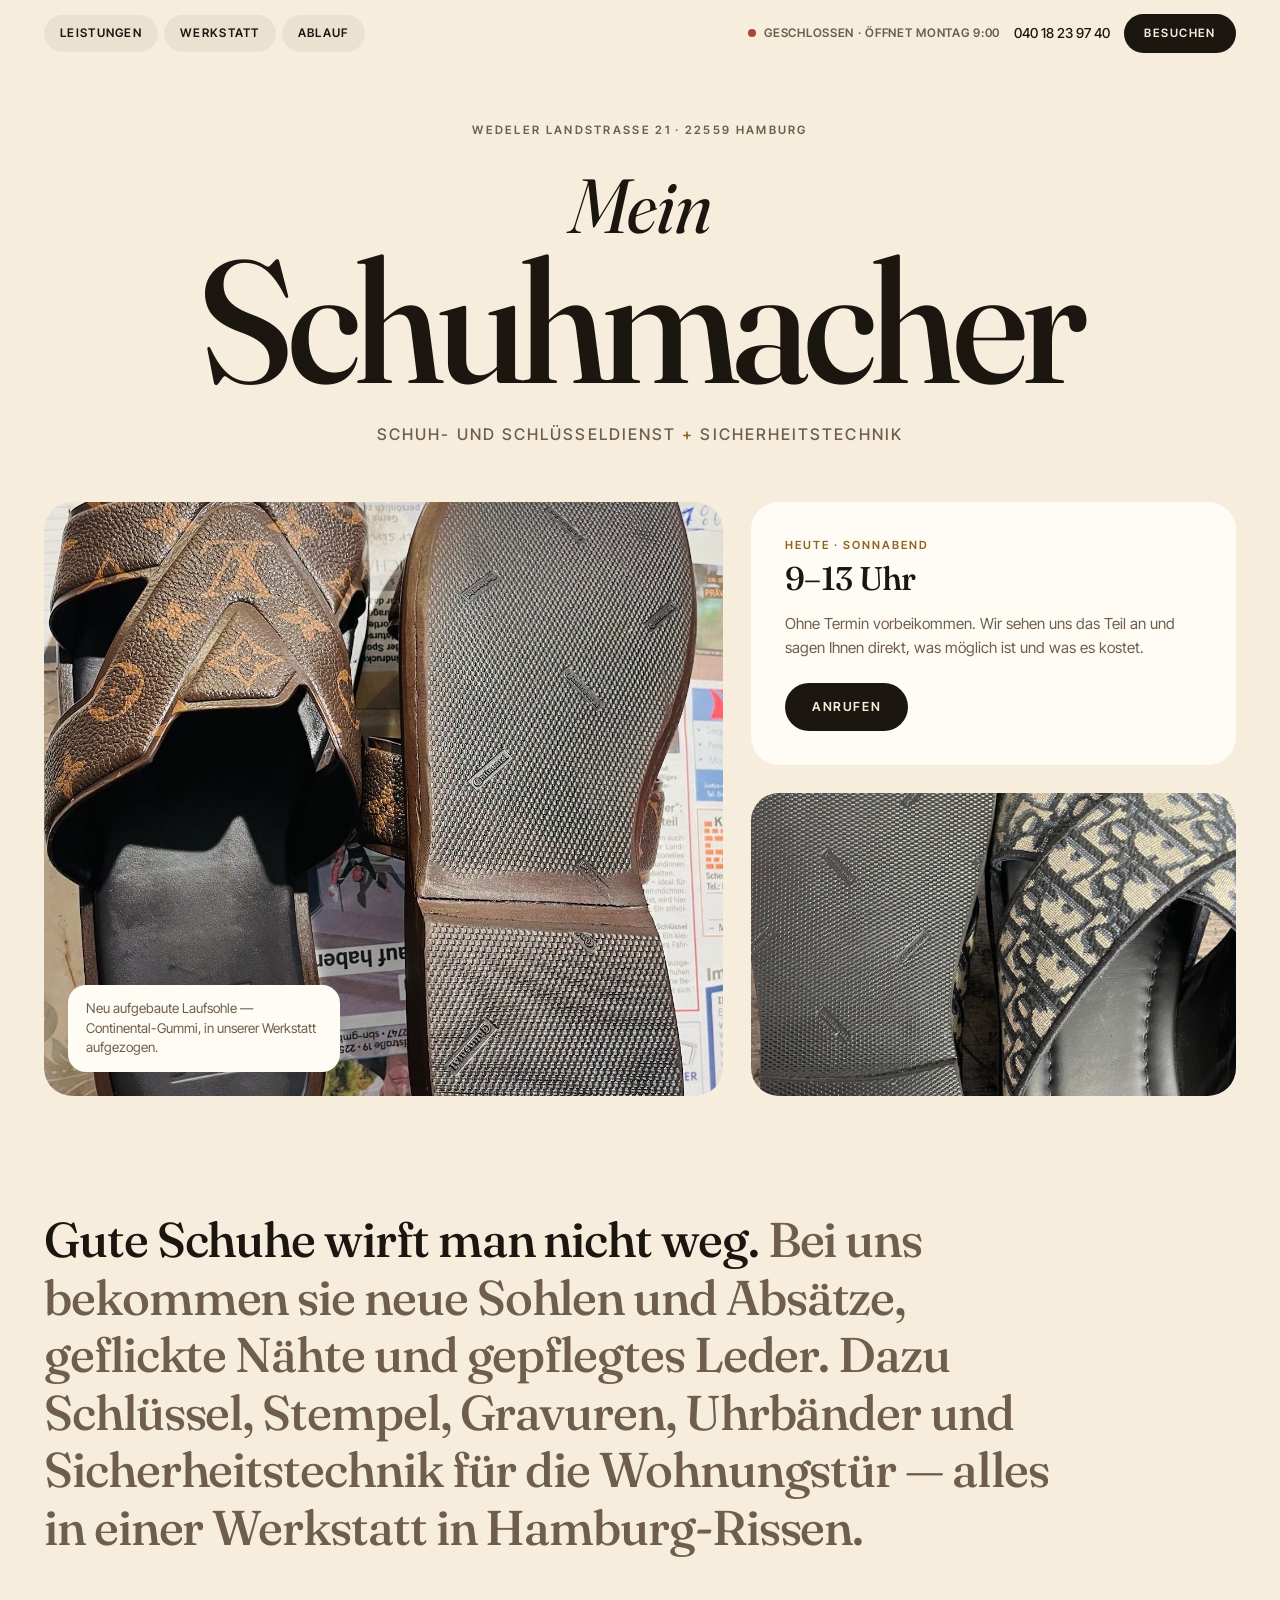
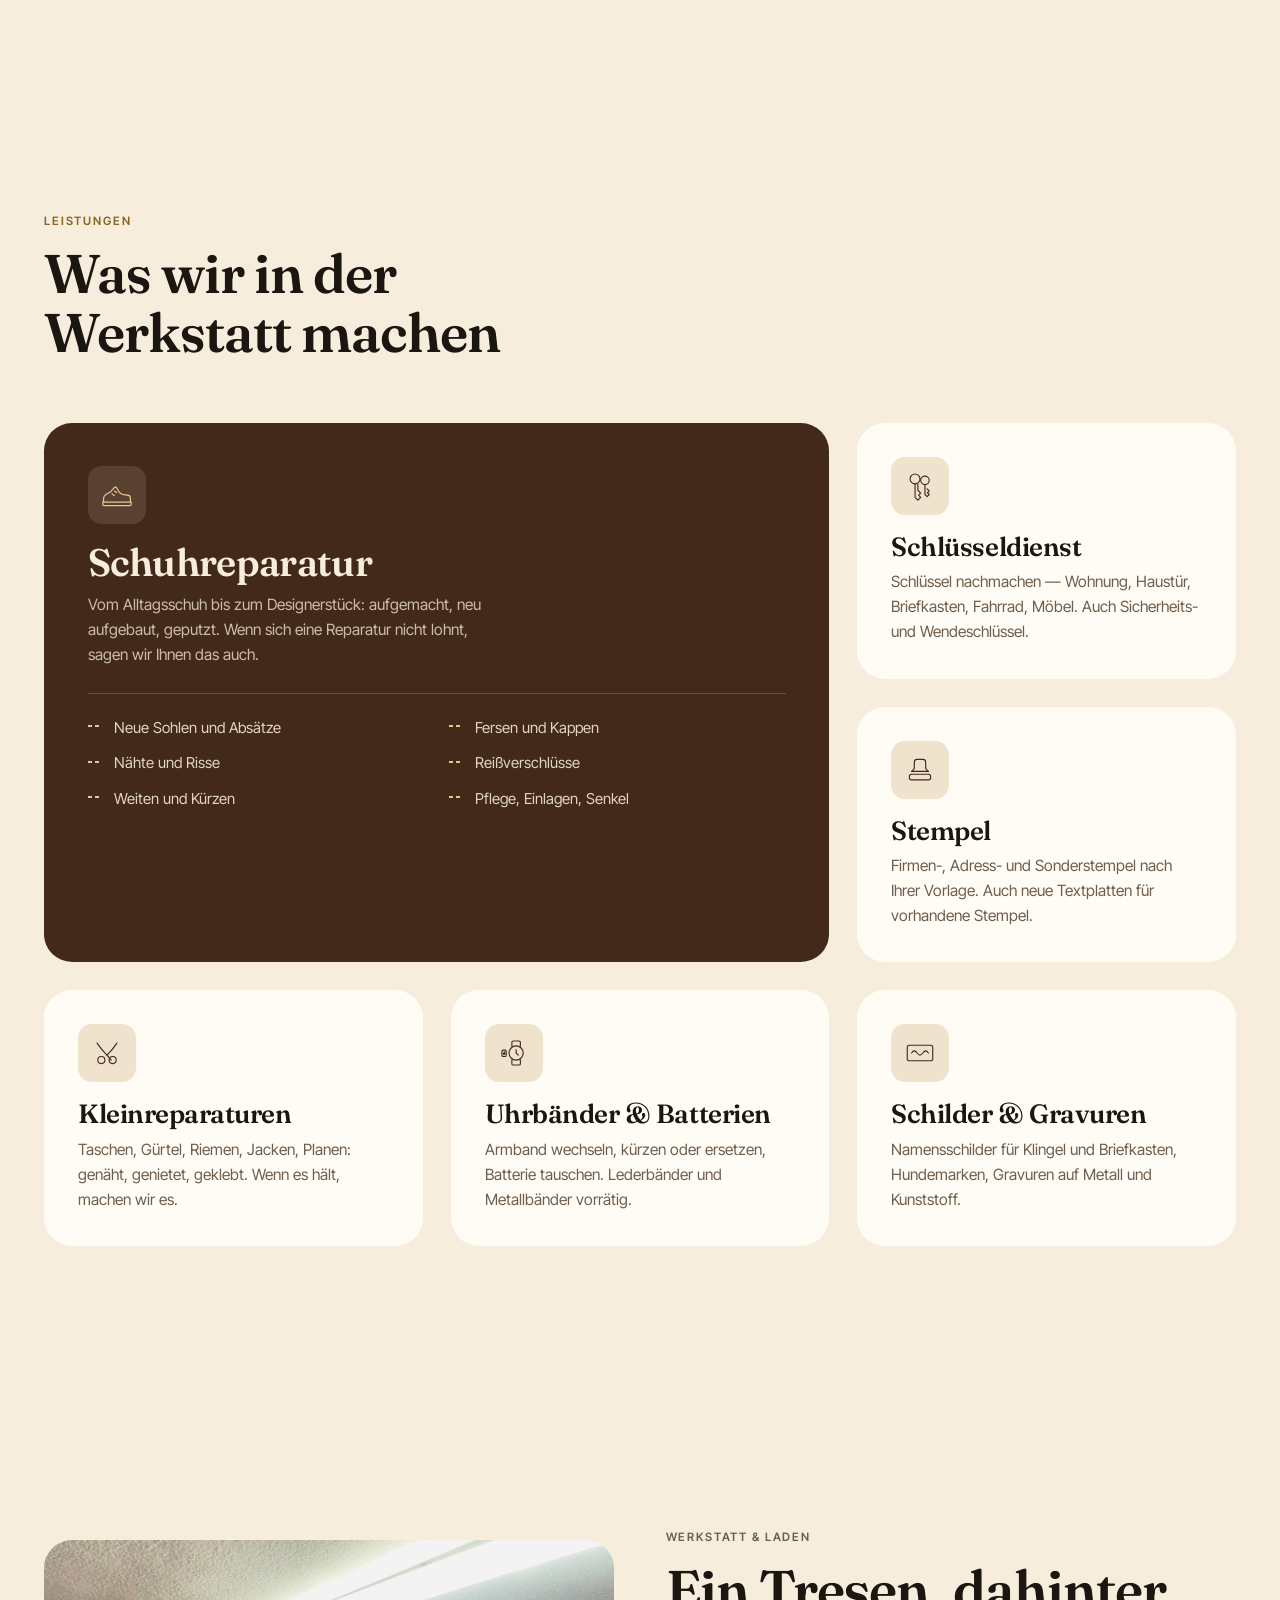
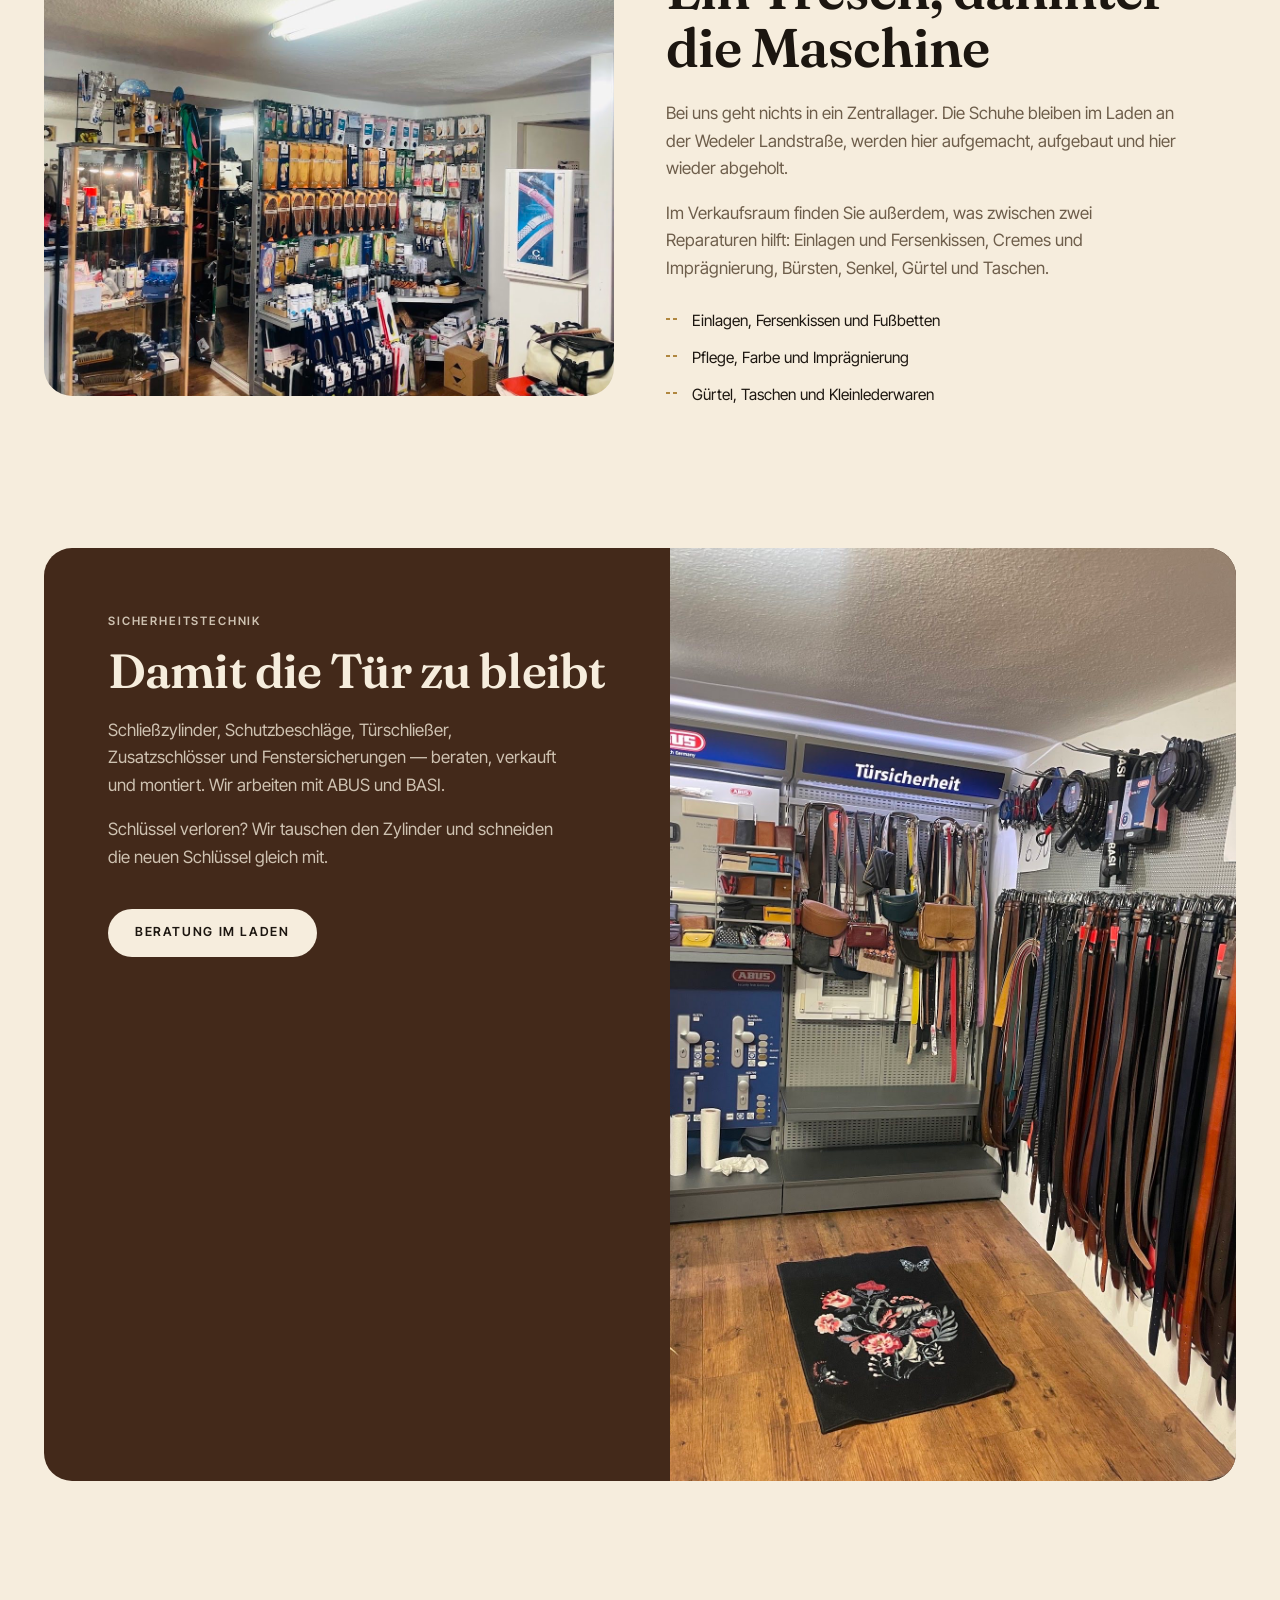
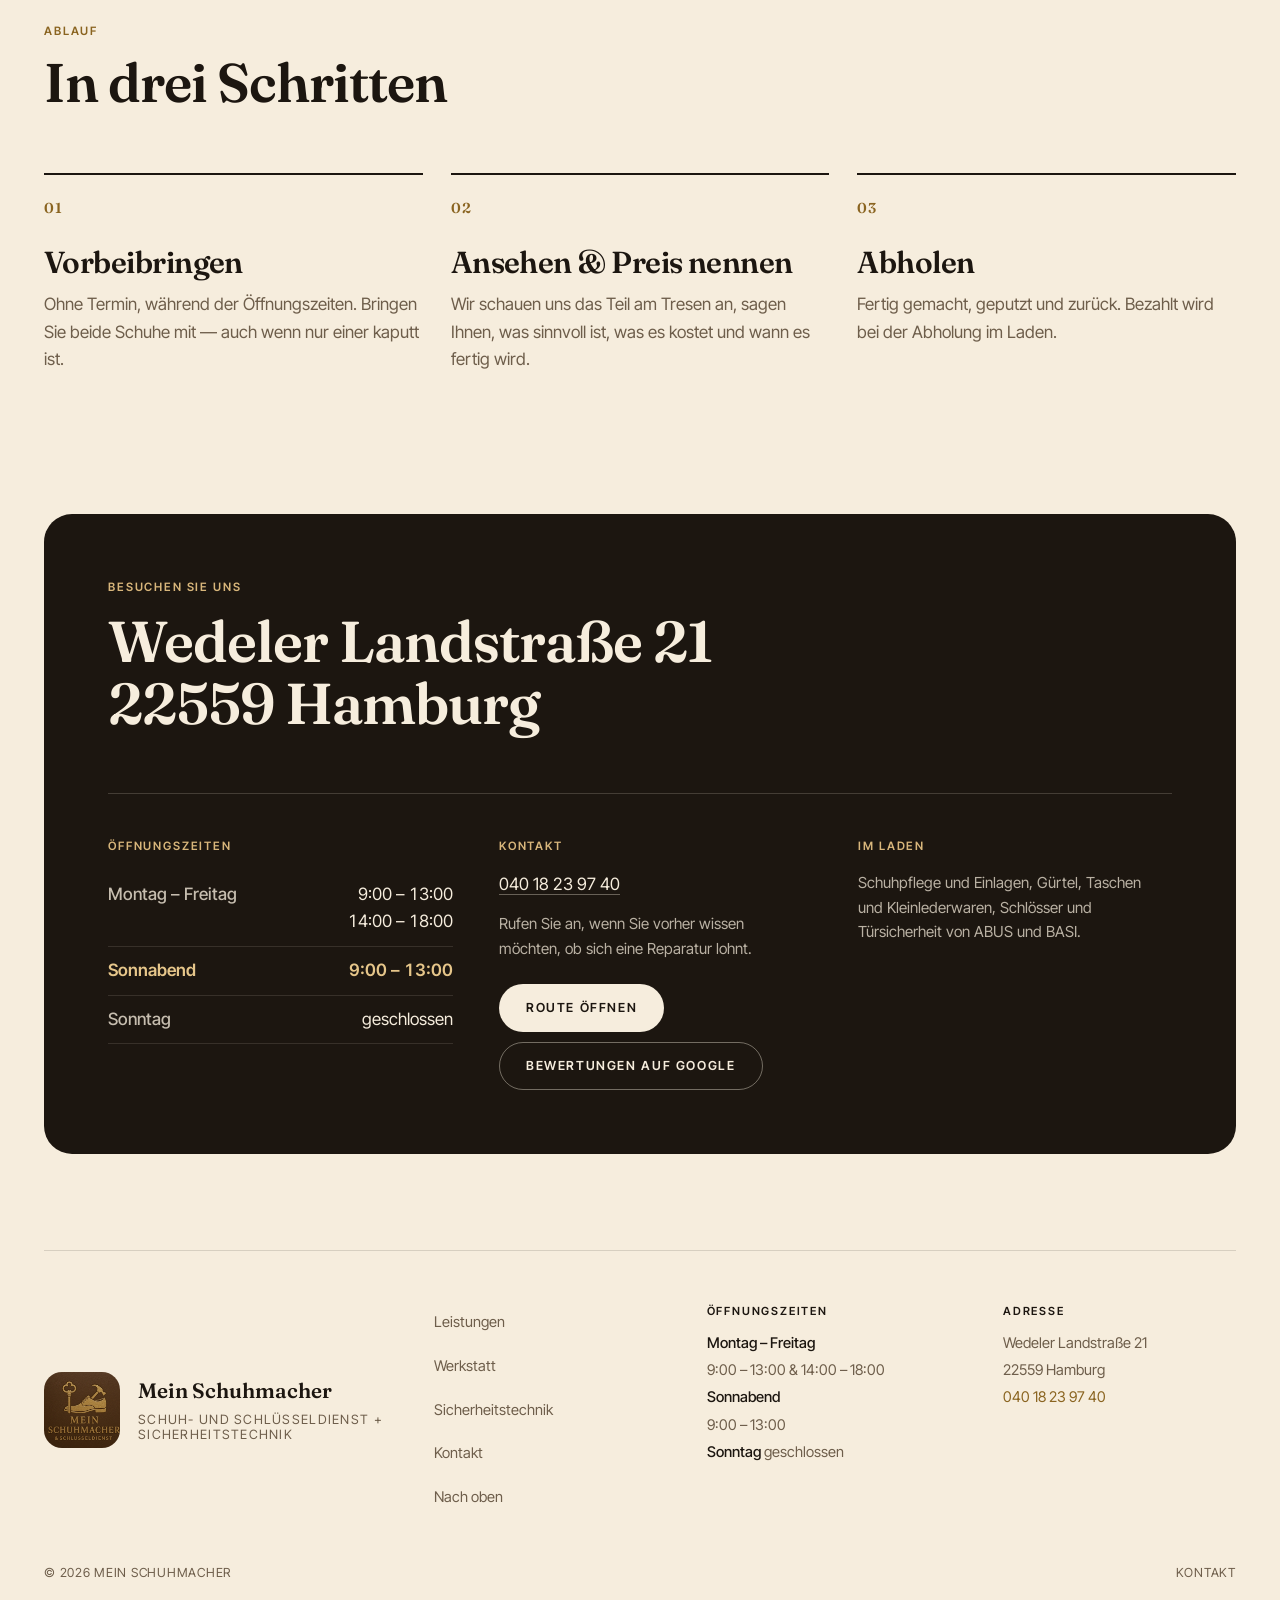
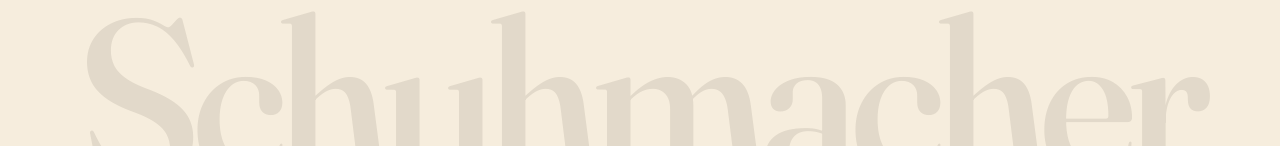
==== index.html @ 98233708 "Add files via upload" ====
<!DOCTYPE html>
<html lang="de">
<head>
<meta charset="utf-8">
<meta name="viewport" content="width=device-width, initial-scale=1">
<title>Mein Schuhmacher — Schuh- und Schlüsseldienst in Hamburg</title>
<meta name="description" content="Schuhreparatur, Schlüsseldienst, Stempel, Gravuren und Türsicherheit in Hamburg, Wedeler Landstraße 21. Neue Sohlen und Absätze, Kleinreparaturen, Uhrbänder.">
<meta name="theme-color" content="#F6EDDD">
<meta property="og:type" content="website">
<meta property="og:locale" content="de_DE">
<meta property="og:title" content="Mein Schuhmacher — Schuh- und Schlüsseldienst in Hamburg">
<meta property="og:description" content="Schuhreparatur, Schlüsseldienst, Stempel, Gravuren und Türsicherheit. Wedeler Landstraße 21, 22559 Hamburg.">
<meta property="og:image" content="assets/img/neubesohlung.jpg">
<link rel="preconnect" href="https://fonts.googleapis.com">
<link rel="preconnect" href="https://fonts.gstatic.com" crossorigin>
<link href="https://fonts.googleapis.com/css2?family=Fraunces:opsz,wght@9..144,400;9..144,500;9..144,600;9..144,700&family=Inter+Tight:wght@400;500;600&display=swap" rel="stylesheet">
<link rel="stylesheet" href="assets/css/styles.css">
<link rel="icon" href="data:image/svg+xml,<svg xmlns='http://www.w3.org/2000/svg' viewBox='0 0 32 32'><rect width='32' height='32' rx='8' fill='%234A2E1C'/><text x='16' y='23' font-family='Georgia,serif' font-size='19' fill='%23C3A05B' text-anchor='middle'>M</text></svg>">
</head>
<body>

<a class="skip-link" href="#inhalt">Zum Inhalt springen</a>

<header class="site-header" id="top">
  <nav class="nav" aria-label="Hauptnavigation">
    <a class="nav__brand" href="#top">Mein Schuhmacher</a>
    <ul class="nav__pills">
      <li><a href="#leistungen">Leistungen</a></li>
      <li><a href="#werkstatt">Werkstatt</a></li>
      <li><a href="#ablauf">Ablauf</a></li>
    </ul>

    <div class="nav__meta">
      <span class="status" data-status hidden>
        <span class="status__dot" data-status-dot></span>
        <span data-status-text></span>
      </span>
      <a class="nav__tel" href="tel:+494018239740">040 18 23 97 40</a>
      <a class="nav__cta" href="#kontakt">Besuchen</a>
    </div>

    <button class="nav__toggle" type="button" aria-expanded="false" aria-controls="mobilmenue" data-menu-toggle>
      <span class="nav__toggle-label">Menü</span>
      <span class="nav__toggle-bars" aria-hidden="true"><i></i><i></i></span>
    </button>
  </nav>

  <div class="mobile-menu" id="mobilmenue" data-menu hidden>
    <ul>
      <li><a href="#leistungen">Leistungen</a></li>
      <li><a href="#werkstatt">Werkstatt</a></li>
      <li><a href="#ablauf">Ablauf</a></li>
      <li><a href="#kontakt">Öffnungszeiten &amp; Anfahrt</a></li>
    </ul>
    <a class="mobile-menu__tel" href="tel:+494018239740">040 18 23 97 40</a>
  </div>
</header>

<main id="inhalt">

  <!-- HERO -->
  <section class="hero">
    <p class="hero__eyebrow reveal">Wedeler Landstraße 21 · 22559 Hamburg</p>
    <h1 class="wordmark reveal">
      <span>Mein</span>
      <span>Schuhmacher</span>
    </h1>
    <p class="hero__tagline reveal">Schuh- und Schlüsseldienst <span>+</span> Sicherheitstechnik</p>

    <div class="hero__grid">
      <figure class="hero__main reveal">
        <img src="assets/img/neubesohlung.jpg" width="1200" height="1976"
             alt="Ein Paar Louis-Vuitton-Pantoletten mit neu aufgebauter Continental-Laufsohle auf der Werkbank" fetchpriority="high">
        <figcaption>Neu aufgebaute Laufsohle — Continental-Gummi, in unserer Werkstatt aufgezogen.</figcaption>
      </figure>

      <div class="hero__side">
        <div class="hero__card reveal">
          <p class="hero__card-label">Heute · <span data-today-day>Montag</span></p>
          <p class="hero__card-hours" data-today-hours>9:00–13:00 · 14:00–18:00</p>
          <p class="hero__card-text">Ohne Termin vorbeikommen. Wir sehen uns das Teil an und sagen Ihnen direkt, was möglich ist und was es kostet.</p>
          <a class="btn btn--dark" href="tel:+494018239740">Anrufen</a>
        </div>
        <figure class="hero__detail reveal">
          <img src="assets/img/besohlung-detail.jpg" width="1200" height="1976" loading="lazy"
               alt="Detailaufnahme: neue profilierte Gummisohle neben der reparierten Sandale">
        </figure>
      </div>
    </div>
  </section>

  <!-- STATEMENT -->
  <section class="statement">
    <p class="reveal">Gute Schuhe wirft man nicht weg.<span> Bei uns bekommen sie neue Sohlen und Absätze, geflickte Nähte und gepflegtes Leder. Dazu Schlüssel, Stempel, Gravuren, Uhrbänder und Sicherheitstechnik für die Wohnungstür — alles in einer Werkstatt in Hamburg-Rissen.</span></p>
  </section>

  <!-- LEISTUNGEN -->
  <section class="section" id="leistungen">
    <div class="section__head">
      <p class="eyebrow">Leistungen</p>
      <h2 class="section__title">Was wir in der Werkstatt machen</h2>
    </div>

    <ul class="services">
      <li class="service service--wide reveal">
        <span class="service__icon" aria-hidden="true">
          <svg viewBox="0 0 48 48" fill="none" stroke="currentColor" stroke-width="1.7" stroke-linecap="round" stroke-linejoin="round">
            <path d="M5 34v-5c0-2.4 1.2-4.6 3.3-5.8l7.2-4.2 4.6-5.4c1-1.2 2.9-1 3.6.4l1.7 3.4c1.9 3.7 5.6 6.2 9.8 6.5l3.6.3c2.4.2 4.2 2.2 4.2 4.6V34"/>
            <path d="M4 34h40v3.5a1.5 1.5 0 0 1-1.5 1.5h-37A1.5 1.5 0 0 1 4 37.5z"/>
            <path d="M17 22.5l3.2 2.2M20.5 18.5l3.2 2.2"/>
          </svg>
        </span>
        <div>
          <h3>Schuhreparatur</h3>
          <p>Vom Alltagsschuh bis zum Designerstück: aufgemacht, neu aufgebaut, geputzt. Wenn sich eine Reparatur nicht lohnt, sagen wir Ihnen das auch.</p>
          <ul class="service__list">
            <li>Neue Sohlen und Absätze</li>
            <li>Fersen und Kappen</li>
            <li>Nähte und Risse</li>
            <li>Reißverschlüsse</li>
            <li>Weiten und Kürzen</li>
            <li>Pflege, Einlagen, Senkel</li>
          </ul>
        </div>
      </li>

      <li class="service reveal">
        <span class="service__icon" aria-hidden="true">
          <svg viewBox="0 0 48 48" fill="none" stroke="currentColor" stroke-width="1.6" stroke-linecap="round" stroke-linejoin="round">
            <circle cx="17" cy="14" r="7"/><path d="M17 21v19l4 4 4-4-3-3 3-3-4-4V21"/>
            <circle cx="31" cy="16" r="6"/><path d="M31 22v14l3 3 3-3-2.5-2.5 2.5-2.5-3-3"/>
          </svg>
        </span>
        <div>
          <h3>Schlüsseldienst</h3>
          <p>Schlüssel nachmachen — Wohnung, Haustür, Briefkasten, Fahrrad, Möbel. Auch Sicherheits- und Wendeschlüssel.</p>
        </div>
      </li>

      <li class="service reveal">
        <span class="service__icon" aria-hidden="true">
          <svg viewBox="0 0 48 48" fill="none" stroke="currentColor" stroke-width="1.6" stroke-linecap="round" stroke-linejoin="round">
            <path d="M12 26h24l-4-4V13a4 4 0 0 0-4-4h-8a4 4 0 0 0-4 4v9l-4 4z"/>
            <rect x="9" y="30" width="30" height="8" rx="3"/>
          </svg>
        </span>
        <div>
          <h3>Stempel</h3>
          <p>Firmen-, Adress- und Sonderstempel nach Ihrer Vorlage. Auch neue Textplatten für vorhandene Stempel.</p>
        </div>
      </li>

      <li class="service reveal">
        <span class="service__icon" aria-hidden="true">
          <svg viewBox="0 0 48 48" fill="none" stroke="currentColor" stroke-width="1.6" stroke-linecap="round" stroke-linejoin="round">
            <path d="M10 10c4 6 9 12 14 17M38 10c-4 6-9 12-14 17"/>
            <circle cx="16" cy="34" r="5"/><circle cx="32" cy="34" r="5"/>
            <path d="M24 27l6 7"/>
          </svg>
        </span>
        <div>
          <h3>Kleinreparaturen</h3>
          <p>Taschen, Gürtel, Riemen, Jacken, Planen: genäht, genietet, geklebt. Wenn es hält, machen wir es.</p>
        </div>
      </li>

      <li class="service reveal">
        <span class="service__icon" aria-hidden="true">
          <svg viewBox="0 0 48 48" fill="none" stroke="currentColor" stroke-width="1.6" stroke-linecap="round" stroke-linejoin="round">
            <circle cx="27" cy="24" r="10"/><path d="M27 19v5l3 3"/>
            <path d="M21 14.5V9a2 2 0 0 1 2-2h8a2 2 0 0 1 2 2v5.5M21 33.5V39a2 2 0 0 0 2 2h8a2 2 0 0 0 2-2v-5.5"/>
            <rect x="7" y="20" width="6" height="9" rx="1.5"/><path d="M11 22.5l-2 2h2.5l-2 2"/>
          </svg>
        </span>
        <div>
          <h3>Uhrbänder &amp; Batterien</h3>
          <p>Armband wechseln, kürzen oder ersetzen, Batterie tauschen. Lederbänder und Metallbänder vorrätig.</p>
        </div>
      </li>

      <li class="service reveal">
        <span class="service__icon" aria-hidden="true">
          <svg viewBox="0 0 48 48" fill="none" stroke="currentColor" stroke-width="1.6" stroke-linecap="round" stroke-linejoin="round">
            <rect x="6" y="13" width="36" height="22" rx="3"/>
            <path d="M12 24c3-4 5-4 8 0s5 4 8 0 5-4 8 0"/>
          </svg>
        </span>
        <div>
          <h3>Schilder &amp; Gravuren</h3>
          <p>Namensschilder für Klingel und Briefkasten, Hundemarken, Gravuren auf Metall und Kunststoff.</p>
        </div>
      </li>
    </ul>
  </section>

  <!-- WERKSTATT -->
  <section class="section split" id="werkstatt">
    <figure class="split__media reveal">
      <img src="assets/img/laden.jpg" width="1200" height="969" loading="lazy"
           alt="Blick in den Laden: Regale mit Einlagen, Pflegemitteln und Schuhzubehör">
    </figure>
    <div class="split__body reveal">
      <p class="eyebrow">Werkstatt &amp; Laden</p>
      <h2 class="section__title">Ein Tresen, dahinter die Maschine</h2>
      <p>Bei uns geht nichts in ein Zentrallager. Die Schuhe bleiben im Laden an der Wedeler Landstraße, werden hier aufgemacht, aufgebaut und hier wieder abgeholt.</p>
      <p>Im Verkaufsraum finden Sie außerdem, was zwischen zwei Reparaturen hilft: Einlagen und Fersenkissen, Cremes und Imprägnierung, Bürsten, Senkel, Gürtel und Taschen.</p>
      <ul class="ticks">
        <li>Einlagen, Fersenkissen und Fußbetten</li>
        <li>Pflege, Farbe und Imprägnierung</li>
        <li>Gürtel, Taschen und Kleinlederwaren</li>
      </ul>
    </div>
  </section>

  <!-- SICHERHEITSTECHNIK -->
  <section class="band" id="sicherheit">
    <div class="band__inner">
      <div class="band__text reveal">
        <p class="eyebrow eyebrow--light">Sicherheitstechnik</p>
        <h2 class="band__title">Damit die Tür zu bleibt</h2>
        <p>Schließzylinder, Schutzbeschläge, Türschließer, Zusatzschlösser und Fenstersicherungen — beraten, verkauft und montiert. Wir arbeiten mit ABUS und BASI.</p>
        <p>Schlüssel verloren? Wir tauschen den Zylinder und schneiden die neuen Schlüssel gleich mit.</p>
        <a class="btn btn--light" href="#kontakt">Beratung im Laden</a>
      </div>
      <figure class="band__media reveal">
        <img src="assets/img/sicherheitstechnik.jpg" width="1200" height="1976" loading="lazy"
             alt="Wandregal im Laden mit Türsicherheitstechnik, Schlössern, Gürteln und Taschen">
      </figure>
    </div>
  </section>

  <!-- ABLAUF -->
  <section class="section" id="ablauf">
    <div class="section__head">
      <p class="eyebrow">Ablauf</p>
      <h2 class="section__title">In drei Schritten</h2>
    </div>
    <ol class="steps">
      <li class="reveal">
        <span class="steps__num">01</span>
        <h3>Vorbeibringen</h3>
        <p>Ohne Termin, während der Öffnungszeiten. Bringen Sie beide Schuhe mit — auch wenn nur einer kaputt ist.</p>
      </li>
      <li class="reveal">
        <span class="steps__num">02</span>
        <h3>Ansehen &amp; Preis nennen</h3>
        <p>Wir schauen uns das Teil am Tresen an, sagen Ihnen, was sinnvoll ist, was es kostet und wann es fertig wird.</p>
      </li>
      <li class="reveal">
        <span class="steps__num">03</span>
        <h3>Abholen</h3>
        <p>Fertig gemacht, geputzt und zurück. Bezahlt wird bei der Abholung im Laden.</p>
      </li>
    </ol>
  </section>

  <!-- KONTAKT -->
  <section class="contact" id="kontakt">
    <div class="contact__inner">
      <div class="contact__head reveal">
        <p class="eyebrow eyebrow--light">Besuchen Sie uns</p>
        <h2 class="contact__title">Wedeler Landstraße 21<br>22559 Hamburg</h2>
      </div>

      <div class="contact__cols">
        <div class="contact__col reveal">
          <h3>Öffnungszeiten</h3>
          <table class="hours">
            <tbody>
              <tr data-day="1 2 3 4 5"><th scope="row">Montag – Freitag</th><td>9:00 – 13:00<br>14:00 – 18:00</td></tr>
              <tr data-day="6"><th scope="row">Sonnabend</th><td>9:00 – 13:00</td></tr>
              <tr data-day="0"><th scope="row">Sonntag</th><td>geschlossen</td></tr>
            </tbody>
          </table>
        </div>

        <div class="contact__col reveal">
          <h3>Kontakt</h3>
          <p><a href="tel:+494018239740">040 18 23 97 40</a></p>
          <p class="contact__note">Rufen Sie an, wenn Sie vorher wissen möchten, ob sich eine Reparatur lohnt.</p>
          <!-- Rezensionen: Diese Adresse öffnet den Google-Eintrag. Wenn Sie im Google-
               Unternehmensprofil unter „Rezensionen erhalten" Ihren kurzen Link
               (https://g.page/r/…/review) kopieren, hier einsetzen — dann öffnet sich
               das Bewertungsfenster direkt. -->
          <div class="contact__actions">
            <a class="btn btn--light" href="https://www.google.com/maps/search/?api=1&amp;query=Wedeler+Landstra%C3%9Fe+21,+22559+Hamburg" target="_blank" rel="noopener">Route öffnen</a>
            <a class="btn btn--ghost" href="https://www.google.com/maps/search/?api=1&amp;query=Mein+Schuhmacher+Wedeler+Landstra%C3%9Fe+21+22559+Hamburg" target="_blank" rel="noopener">Bewertungen auf Google</a>
          </div>
        </div>

        <div class="contact__col reveal">
          <h3>Im Laden</h3>
          <p class="contact__note">Schuhpflege und Einlagen, Gürtel, Taschen und Kleinlederwaren, Schlösser und Türsicherheit von ABUS und BASI.</p>
        </div>
      </div>
    </div>
  </section>

</main>

<footer class="site-footer">
  <div class="site-footer__top">
    <div class="site-footer__brand">
      <img src="assets/img/logo-leder.jpg" width="1200" height="1301" loading="lazy"
           alt="Logo Mein Schuhmacher: Schuh, Hammer und Schlüssel, in Leder geprägt">
      <p>Mein Schuhmacher<br><span>Schuh- und Schlüsseldienst + Sicherheitstechnik</span></p>
    </div>
    <nav class="site-footer__nav" aria-label="Fußzeile">
      <a href="#leistungen">Leistungen</a>
      <a href="#werkstatt">Werkstatt</a>
      <a href="#sicherheit">Sicherheitstechnik</a>
      <a href="#kontakt">Kontakt</a>
      <a href="#top">Nach oben</a>
    </nav>

    <div class="site-footer__col">
      <p class="site-footer__label">Öffnungszeiten</p>
      <p class="site-footer__lines">
        <b>Montag – Freitag</b><br>9:00 – 13:00 &amp; 14:00 – 18:00<br>
        <b>Sonnabend</b><br>9:00 – 13:00<br>
        <b>Sonntag</b> geschlossen
      </p>
    </div>

    <div class="site-footer__col">
      <p class="site-footer__label">Adresse</p>
      <p class="site-footer__lines">
        Wedeler Landstraße 21<br>22559 Hamburg<br>
        <a href="tel:+494018239740">040 18 23 97 40</a>
      </p>
    </div>
  </div>
  <!-- Hinweis: Für den Livebetrieb sind ein Impressum und eine Datenschutzerklärung
       gesetzlich vorgeschrieben. Dafür bitte impressum.html / datenschutz.html anlegen
       und hier verlinken. -->
  <p class="site-footer__legal"><span>© <span data-year>2026</span> Mein Schuhmacher</span> <a href="#kontakt">Kontakt</a></p>
  <p class="site-footer__giant" aria-hidden="true">Schuhmacher</p>
</footer>

<script src="assets/js/main.js" defer></script>
</body>
</html>
---- assets/css/styles.css ----
/* =========================================================
   Mein Schuhmacher — Hamburg
   Palette aus Logo (Gold auf Leder) und Ladenschild (Creme/Braun)
   ========================================================= */

:root{
  --ink:      #1C1610;
  --leather:  #43291A;
  --leather-2:#5C3B27;
  --gold:     #B0873F;
  --gold-ink: #8A6420;
  --cream:    #F6EDDD;
  --cream-2:  #EFE3CE;
  --paper:    #FFFCF6;
  --muted:    #6E5E4B;
  --line:     rgba(28,22,16,.14);

  --r-lg: 28px;
  --r-md: 18px;
  --r-sm: 14px;
  --pill: 999px;

  --pad: clamp(18px, 4vw, 44px);
  --gap: clamp(16px, 2.4vw, 28px);
  --sec: clamp(72px, 11vw, 148px);

  --fs-body: 1.0625rem;
  --serif: "Fraunces", "Iowan Old Style", Georgia, serif;
  --sans:  "Inter Tight", -apple-system, "Segoe UI", Roboto, Helvetica, Arial, sans-serif;
}

*,*::before,*::after{ box-sizing:border-box; }

html{ -webkit-text-size-adjust:100%; scroll-behavior:smooth; }
@media (prefers-reduced-motion: reduce){ html{ scroll-behavior:auto; } }

body{
  margin:0;
  background:var(--cream);
  color:var(--ink);
  font-family:var(--sans);
  font-size:var(--fs-body);
  line-height:1.62;
  font-synthesis-weight:none;
  -webkit-font-smoothing:antialiased;
  overflow-x:hidden;
}

img{ max-width:100%; height:auto; display:block; }
figure{ margin:0; }
ul,ol{ margin:0; padding:0; list-style:none; }
a{ color:inherit; }

h1,h2,h3{
  font-family:var(--serif);
  font-weight:600;
  font-variation-settings:"opsz" 42, "SOFT" 0;
  letter-spacing:-.018em;
  line-height:1.08;
  margin:0;
  text-wrap:balance;
}

:focus-visible{
  outline:2.5px solid var(--gold-ink);
  outline-offset:3px;
  border-radius:4px;
}

.skip-link{
  position:absolute; left:-9999px; top:0; z-index:99;
  background:var(--ink); color:var(--cream);
  padding:12px 18px; border-radius:0 0 var(--r-sm) 0;
  font-size:.9rem; text-decoration:none;
}
.skip-link:focus{ left:0; }

/* ---------- Bausteine ---------- */

.eyebrow{
  margin:0 0 14px;
  font-size:.72rem;
  letter-spacing:.16em;
  text-transform:uppercase;
  font-weight:600;
  color:var(--gold-ink);
}
.eyebrow--light{ color:#D8B67B; }

.section{ padding:var(--sec) var(--pad); max-width:1360px; margin-inline:auto; }
.section__head{ max-width:min(100%, 620px); margin-bottom:clamp(34px,5vw,60px); }
.section__title{ font-size:clamp(2rem,4.6vw,3.4rem); }

.btn{
  display:inline-flex; align-items:center; justify-content:center;
  min-height:48px; padding:0 26px;
  border-radius:var(--pill);
  font-family:var(--sans);
  font-size:.78rem; font-weight:600;
  letter-spacing:.13em; text-transform:uppercase;
  text-decoration:none;
  border:1px solid transparent;
  transition:transform .25s ease, background-color .25s ease, color .25s ease;
}
.btn--dark{ background:var(--ink); color:var(--cream); }
.btn--dark:hover{ background:var(--leather); transform:translateY(-2px); }
.btn--light{ background:var(--cream); color:var(--ink); }
.btn--light:hover{ background:#fff; transform:translateY(-2px); }
.btn--ghost{
  background:transparent; color:var(--cream);
  border-color:rgba(246,237,221,.4);
}
.btn--ghost:hover{
  background:rgba(246,237,221,.1);
  border-color:var(--cream);
  transform:translateY(-2px);
}

/* ---------- Header ---------- */

.site-header{
  position:sticky; top:0; z-index:50;
  padding:14px var(--pad);
  background:color-mix(in srgb, var(--cream) 88%, transparent);
  backdrop-filter:blur(8px);
}
.nav{
  display:flex; align-items:center; justify-content:space-between;
  gap:16px; max-width:1360px; margin-inline:auto;
}
.nav__brand{
  font-family:var(--serif);
  font-size:1.05rem; font-weight:600;
  letter-spacing:-.015em; text-decoration:none;
  white-space:nowrap;
}
.nav__pills{ display:none; gap:6px; }
.nav__pills a{
  display:inline-block; padding:9px 16px;
  border-radius:var(--pill);
  background:rgba(28,22,16,.05);
  font-size:.74rem; font-weight:600; letter-spacing:.11em;
  text-transform:uppercase; text-decoration:none;
  transition:background-color .2s ease;
}
.nav__pills a:hover{ background:rgba(28,22,16,.11); }

.nav__meta{ display:flex; align-items:center; gap:14px; margin-left:auto; }
.nav__tel{ display:none; font-size:.86rem; font-weight:500; text-decoration:none; }
.nav__tel:hover{ color:var(--gold-ink); }
.nav__cta{
  display:none; padding:10px 20px;
  border-radius:var(--pill); background:var(--ink); color:var(--cream);
  font-size:.72rem; font-weight:600; letter-spacing:.13em;
  text-transform:uppercase; text-decoration:none;
}
.nav__cta:hover{ background:var(--leather); }

.status{
  display:none; align-items:center; gap:8px;
  font-size:.74rem; letter-spacing:.06em; color:var(--muted);
  text-transform:uppercase; font-weight:600;
}
.status__dot{
  width:8px; height:8px; border-radius:50%;
  background:var(--muted); flex:none;
}
.status__dot.is-open{ background:#4C7A3F; }
.status__dot.is-closed{ background:#A24A32; }

.nav__toggle{
  display:inline-flex; align-items:center; gap:10px;
  min-height:44px; padding:0 14px;
  background:rgba(28,22,16,.05); border:0; border-radius:var(--pill);
  font-family:var(--sans); font-size:.74rem; font-weight:600;
  letter-spacing:.11em; text-transform:uppercase; color:inherit;
  cursor:pointer;
}
.nav__toggle-bars{ display:grid; gap:4px; width:16px; }
.nav__toggle-bars i{ height:1.5px; background:currentColor; display:block; transition:transform .25s ease, opacity .25s ease; }
.nav__toggle[aria-expanded="true"] .nav__toggle-bars i:first-child{ transform:translateY(2.75px) rotate(45deg); }
.nav__toggle[aria-expanded="true"] .nav__toggle-bars i:last-child{ transform:translateY(-2.75px) rotate(-45deg); }

.mobile-menu{
  margin:12px 0 0;
  padding:22px;
  background:var(--paper);
  border-radius:var(--r-lg);
  box-shadow:0 18px 40px -28px rgba(28,22,16,.5);
}
.mobile-menu[hidden]{ display:none; }
.mobile-menu a{
  display:block; padding:12px 2px;
  font-family:var(--serif); font-size:1.5rem; font-weight:500;
  text-decoration:none; border-bottom:1px solid var(--line);
}
.mobile-menu li:last-child a{ border-bottom:0; }
.mobile-menu__tel{
  display:inline-block; margin-top:14px;
  font-family:var(--sans)!important; font-size:.95rem!important;
  letter-spacing:.04em; color:var(--gold-ink); border:0!important;
}

/* ---------- Hero ---------- */

.hero{ padding:clamp(26px,5vw,54px) var(--pad) 0; max-width:1360px; margin-inline:auto; }
.hero__eyebrow{
  margin:0 0 clamp(20px,4vw,34px);
  text-align:center;
  font-size:.72rem; letter-spacing:.2em; text-transform:uppercase;
  font-weight:600; color:var(--muted);
}

.wordmark{
  text-align:center;
  font-size:clamp(2.6rem, 13.6vw, 12.4rem);
  font-weight:500;
  font-variation-settings:"opsz" 144, "SOFT" 20;
  letter-spacing:-.035em;
  line-height:.87;
  margin:0;
}
.wordmark span{ display:block; }
.wordmark span:first-child{
  font-size:.44em;
  font-style:italic;
  font-weight:400;
  letter-spacing:-.01em;
  margin-bottom:.06em;
}

.hero__tagline{
  margin:clamp(16px,2.6vw,26px) 0 clamp(30px,5vw,54px);
  text-align:center;
  font-size:clamp(.82rem,2.1vw,1rem);
  letter-spacing:.13em; text-transform:uppercase;
  color:var(--muted); font-weight:500;
}
.hero__tagline span{ color:var(--gold-ink); }

.hero__grid{ display:grid; gap:var(--gap); }

.hero__main{ position:relative; }
.hero__main img{
  width:100%; aspect-ratio:4/5; object-fit:cover; object-position:50% 45%;
  border-radius:var(--r-lg);
}
.hero__main figcaption{
  position:absolute; left:16px; right:16px; bottom:16px;
  padding:14px 18px;
  background:var(--paper);
  border-radius:var(--r-md);
  font-size:.84rem; line-height:1.45; color:var(--muted);
  max-width:34ch;
}

.hero__side{ display:grid; gap:var(--gap); }
.hero__card{
  background:var(--paper);
  border-radius:var(--r-lg);
  padding:clamp(24px,3.4vw,34px);
  display:flex; flex-direction:column; align-items:flex-start;
}
.hero__card-label{
  margin:0 0 6px;
  font-size:.7rem; letter-spacing:.18em; text-transform:uppercase;
  color:var(--gold-ink); font-weight:600;
}
.hero__card-hours{
  margin:0 0 14px;
  font-family:var(--serif); font-size:clamp(1.5rem,3.2vw,2.05rem);
  font-weight:500; line-height:1.15; letter-spacing:-.02em;
}
.hero__card-text{ margin:0 0 22px; color:var(--muted); font-size:.95rem; }

.hero__detail img{
  width:100%; aspect-ratio:3/4; object-fit:cover; object-position:50% 40%;
  border-radius:var(--r-lg);
}

/* ---------- Statement ---------- */

.statement{
  padding:clamp(56px,9vw,116px) var(--pad);
  max-width:1360px; margin-inline:auto;
}
.statement p{
  margin:0;
  font-family:var(--serif);
  font-size:clamp(1.65rem,4.4vw,3.05rem);
  font-weight:500;
  line-height:1.18;
  letter-spacing:-.022em;
}
.statement span{ color:var(--muted); }
@media (min-width:900px){
  .statement p{ max-width:min(100%, 21em); }
}

/* ---------- Leistungen ---------- */

.services{ display:grid; gap:var(--gap); }

.service{
  background:var(--paper);
  border-radius:var(--r-lg);
  padding:clamp(24px,3vw,34px);
  display:grid; gap:18px;
  align-content:start;
}
.service__icon{
  display:grid; place-items:center;
  width:58px; height:58px;
  border-radius:var(--r-sm);
  background:var(--cream-2);
  color:var(--leather);
}
.service__icon svg{ width:34px; height:34px; }
.service h3{
  font-size:clamp(1.3rem,2.4vw,1.65rem);
  margin-bottom:8px;
  font-variation-settings:"opsz" 30;
}
.service p{ margin:0; color:var(--muted); font-size:.97rem; }

.service--wide{ background:var(--leather); color:var(--cream); }
.service--wide .service__icon{ background:rgba(246,237,221,.12); color:#E6C68A; }
.service--wide p{ color:rgba(246,237,221,.76); }
.service--wide h3{ font-size:clamp(1.6rem,3.4vw,2.4rem); }

.service__list{
  margin-top:26px;
  padding-top:22px;
  border-top:1px solid rgba(246,237,221,.2);
  display:grid; gap:11px;
  font-size:.94rem;
}
.service__list li{ position:relative; padding-left:26px; color:rgba(246,237,221,.88); }
.service__list li::before{
  content:""; position:absolute; left:0; top:.62em;
  width:12px; height:2px;
  background:repeating-linear-gradient(90deg,#E6C68A 0 4px, transparent 4px 7px);
}
@media (min-width:640px){ .service__list{ grid-template-columns:1fr 1fr; column-gap:24px; } }

/* ---------- Split (Werkstatt) ---------- */

.split{ display:grid; gap:clamp(28px,4vw,64px); align-items:center; }
.split__media img{
  width:100%; aspect-ratio:4/3; object-fit:cover;
  border-radius:var(--r-lg);
}
.split__body p{ color:var(--muted); max-width:52ch; }
.split__body .section__title{ margin-bottom:22px; }

.ticks{ margin-top:26px; display:grid; gap:12px; }
.ticks li{
  position:relative; padding-left:26px;
  font-size:.97rem;
}
.ticks li::before{
  content:""; position:absolute; left:0; top:.62em;
  width:12px; height:2px;
  background:repeating-linear-gradient(90deg,var(--gold) 0 4px, transparent 4px 7px);
}

/* ---------- Band (Sicherheitstechnik) ---------- */

.band{ padding:0 var(--pad); max-width:1360px; margin-inline:auto; }
.band__inner{
  background:var(--leather);
  color:var(--cream);
  border-radius:var(--r-lg);
  overflow:hidden;
  display:grid;
}
.band__text{ padding:clamp(32px,5vw,72px); }
.band__title{
  font-size:clamp(1.9rem,4.2vw,3rem);
  margin-bottom:20px;
}
.band__text p{ color:rgba(246,237,221,.78); max-width:46ch; }
.band__text .btn{ margin-top:20px; }
.band__media img{
  width:100%; height:100%; min-height:260px;
  object-fit:cover; object-position:50% 42%;
}

/* ---------- Ablauf ---------- */

.steps{ display:grid; gap:var(--gap); counter-reset:step; }
.steps li{
  border-top:2px solid var(--ink);
  padding-top:22px;
}
.steps__num{
  display:block; margin-bottom:26px;
  font-family:var(--serif); font-size:.9rem; font-weight:600;
  letter-spacing:.08em; color:var(--gold-ink);
}
.steps h3{ font-size:clamp(1.4rem,2.6vw,1.9rem); margin-bottom:12px; }
.steps p{ margin:0; color:var(--muted); max-width:38ch; }

/* ---------- Kontakt ---------- */

.contact{ padding:0 var(--pad) clamp(56px,8vw,96px); max-width:1360px; margin-inline:auto; }
.contact__inner{
  background:var(--ink); color:var(--cream);
  border-radius:var(--r-lg);
  padding:clamp(32px,5vw,76px);
}
.contact__title{
  font-size:clamp(2rem,5vw,3.6rem);
  margin-bottom:clamp(34px,5vw,58px);
}
.contact__cols{
  display:grid; gap:clamp(28px,4vw,46px);
  border-top:1px solid rgba(246,237,221,.18);
  padding-top:clamp(30px,4vw,46px);
}
.contact__col h3{
  font-family:var(--sans);
  font-size:.72rem; font-weight:600; letter-spacing:.16em;
  text-transform:uppercase; color:#D8B67B;
  margin-bottom:18px;
}
.contact__col p{ margin:0 0 14px; }
.contact__col a:not(.btn){ text-decoration:none; border-bottom:1px solid rgba(246,237,221,.35); }
.contact__col a:not(.btn):hover{ border-color:#D8B67B; color:#E6C68A; }
.contact__actions{ display:flex; flex-wrap:wrap; gap:10px; margin-top:22px; }
.contact__note{ color:rgba(246,237,221,.72); font-size:.95rem; max-width:34ch; }

.hours{ width:100%; border-collapse:collapse; }
.hours th{
  text-align:left; font-weight:500; padding:10px 0;
  vertical-align:top; color:rgba(246,237,221,.78);
  border-bottom:1px solid rgba(246,237,221,.12);
}
.hours td{
  text-align:right; padding:10px 0; font-variant-numeric:tabular-nums;
  border-bottom:1px solid rgba(246,237,221,.12);
}
.hours tr.is-today th,
.hours tr.is-today td{ color:#E6C68A; font-weight:600; }

/* ---------- Footer ---------- */

.site-footer{ padding:0 var(--pad); max-width:1360px; margin-inline:auto; overflow:hidden; }
.site-footer__top{
  display:grid; gap:32px;
  padding-top:clamp(32px,4vw,52px);
  border-top:1px solid var(--line);
}
.site-footer__brand{
  display:flex; align-items:center; gap:18px;
}
.site-footer__brand img{
  width:76px; height:76px; flex:none;
  object-fit:cover; border-radius:var(--r-md);
}
.site-footer__brand p{
  margin:0;
  font-family:var(--serif); font-size:1.3rem; font-weight:600; line-height:1.2;
}
.site-footer__brand span{
  display:block; margin-top:8px;
  font-family:var(--sans); font-size:.8rem; font-weight:400;
  letter-spacing:.1em; text-transform:uppercase; color:var(--muted);
}
.site-footer__nav{ display:grid; gap:2px; align-content:start; }
.site-footer__nav a{
  display:inline-block; padding:9px 0;
  text-decoration:none; font-size:.92rem; color:var(--muted); width:fit-content;
}
.site-footer__nav a:hover{ color:var(--ink); }
.site-footer__label{
  margin:0 0 10px;
  font-size:.7rem; font-weight:600; letter-spacing:.16em;
  text-transform:uppercase; color:var(--ink);
}
.site-footer__lines{ margin:0; font-size:.92rem; color:var(--muted); line-height:1.85; }
.site-footer__lines b{ font-weight:500; color:var(--ink); }
.site-footer__lines a{ color:var(--gold-ink); text-decoration:none; }
.site-footer__lines a:hover{ text-decoration:underline; }

.site-footer__legal{
  display:flex; flex-wrap:wrap; gap:14px; justify-content:space-between;
  margin:clamp(30px,4vw,44px) 0 0;
  font-size:.78rem; letter-spacing:.06em; text-transform:uppercase; color:var(--muted);
}
.site-footer__legal a{ text-decoration:none; }
.site-footer__legal a:hover{ color:var(--ink); }

.site-footer__giant{
  margin:clamp(10px,2vw,24px) 0 -.18em;
  font-family:var(--serif);
  font-weight:500;
  font-variation-settings:"opsz" 144, "SOFT" 20;
  font-size:clamp(3.6rem,17.5vw,16rem);
  line-height:.8;
  letter-spacing:-.04em;
  text-align:center;
  color:rgba(28,22,16,.09);
  user-select:none;
  white-space:nowrap;
}

/* ---------- Reveal ---------- */

.reveal{ opacity:0; transform:translateY(18px); }
.reveal.is-in{
  opacity:1; transform:none;
  transition:opacity .8s cubic-bezier(.22,.61,.36,1), transform .8s cubic-bezier(.22,.61,.36,1);
}
@media (prefers-reduced-motion: reduce){
  .reveal{ opacity:1; transform:none; }
  .reveal.is-in{ transition:none; }
  .btn:hover{ transform:none; }
}

/* =========================================================
   Breakpoints
   ========================================================= */

@media (min-width:560px){
  .status{ display:inline-flex; }
}

@media (min-width:640px) and (max-width:899px){
  .hero__side{ grid-template-columns:1fr 1fr; align-items:stretch; }
  .hero__detail img{ aspect-ratio:auto; height:100%; }
}

@media (min-width:640px){
  .services{ grid-template-columns:repeat(2,1fr); }
  .service--wide{ grid-column:1 / -1; }
  .steps{ grid-template-columns:repeat(3,1fr); }
  .site-footer__top{ grid-template-columns:1fr 1fr; }
}

@media (min-width:900px){
  .nav__brand{ display:none; }
  .nav__pills{ display:flex; }
  .nav__tel{ display:inline-block; }
  .nav__cta{ display:inline-block; }
  .nav__toggle{ display:none; }
  .mobile-menu{ display:none!important; }

  .hero__grid{
    grid-template-columns:7fr 5fr;
    align-items:stretch;
    height:clamp(440px, 66vh, 620px);
  }
  .hero__main{ min-height:0; }
  .hero__main img{ aspect-ratio:auto; height:100%; object-position:50% 50%; }
  .hero__side{ grid-template-rows:auto minmax(0,1fr); min-height:0; }
  .hero__detail{ min-height:0; }
  .hero__detail img{ aspect-ratio:auto; height:100%; object-position:50% 45%; }
  .hero__main figcaption{ left:24px; bottom:24px; right:auto; }

  .services{ grid-template-columns:repeat(3,1fr); }
  .service--wide{ grid-column:span 2; grid-row:span 2; padding:clamp(30px,3.4vw,44px); }

  .split{ grid-template-columns:1fr 1fr; }
  .split__media img{ aspect-ratio:5/4; }

  .band__inner{ grid-template-columns:1.05fr .95fr; align-items:stretch; }
  .band__media img{ min-height:100%; }

  .contact__cols{ grid-template-columns:1.1fr 1fr 1fr; }
  .site-footer__top{ grid-template-columns:1.5fr 1fr 1.1fr 1fr; gap:40px; }
}

@media (min-width:1200px){
  .service p{ max-width:44ch; }
}
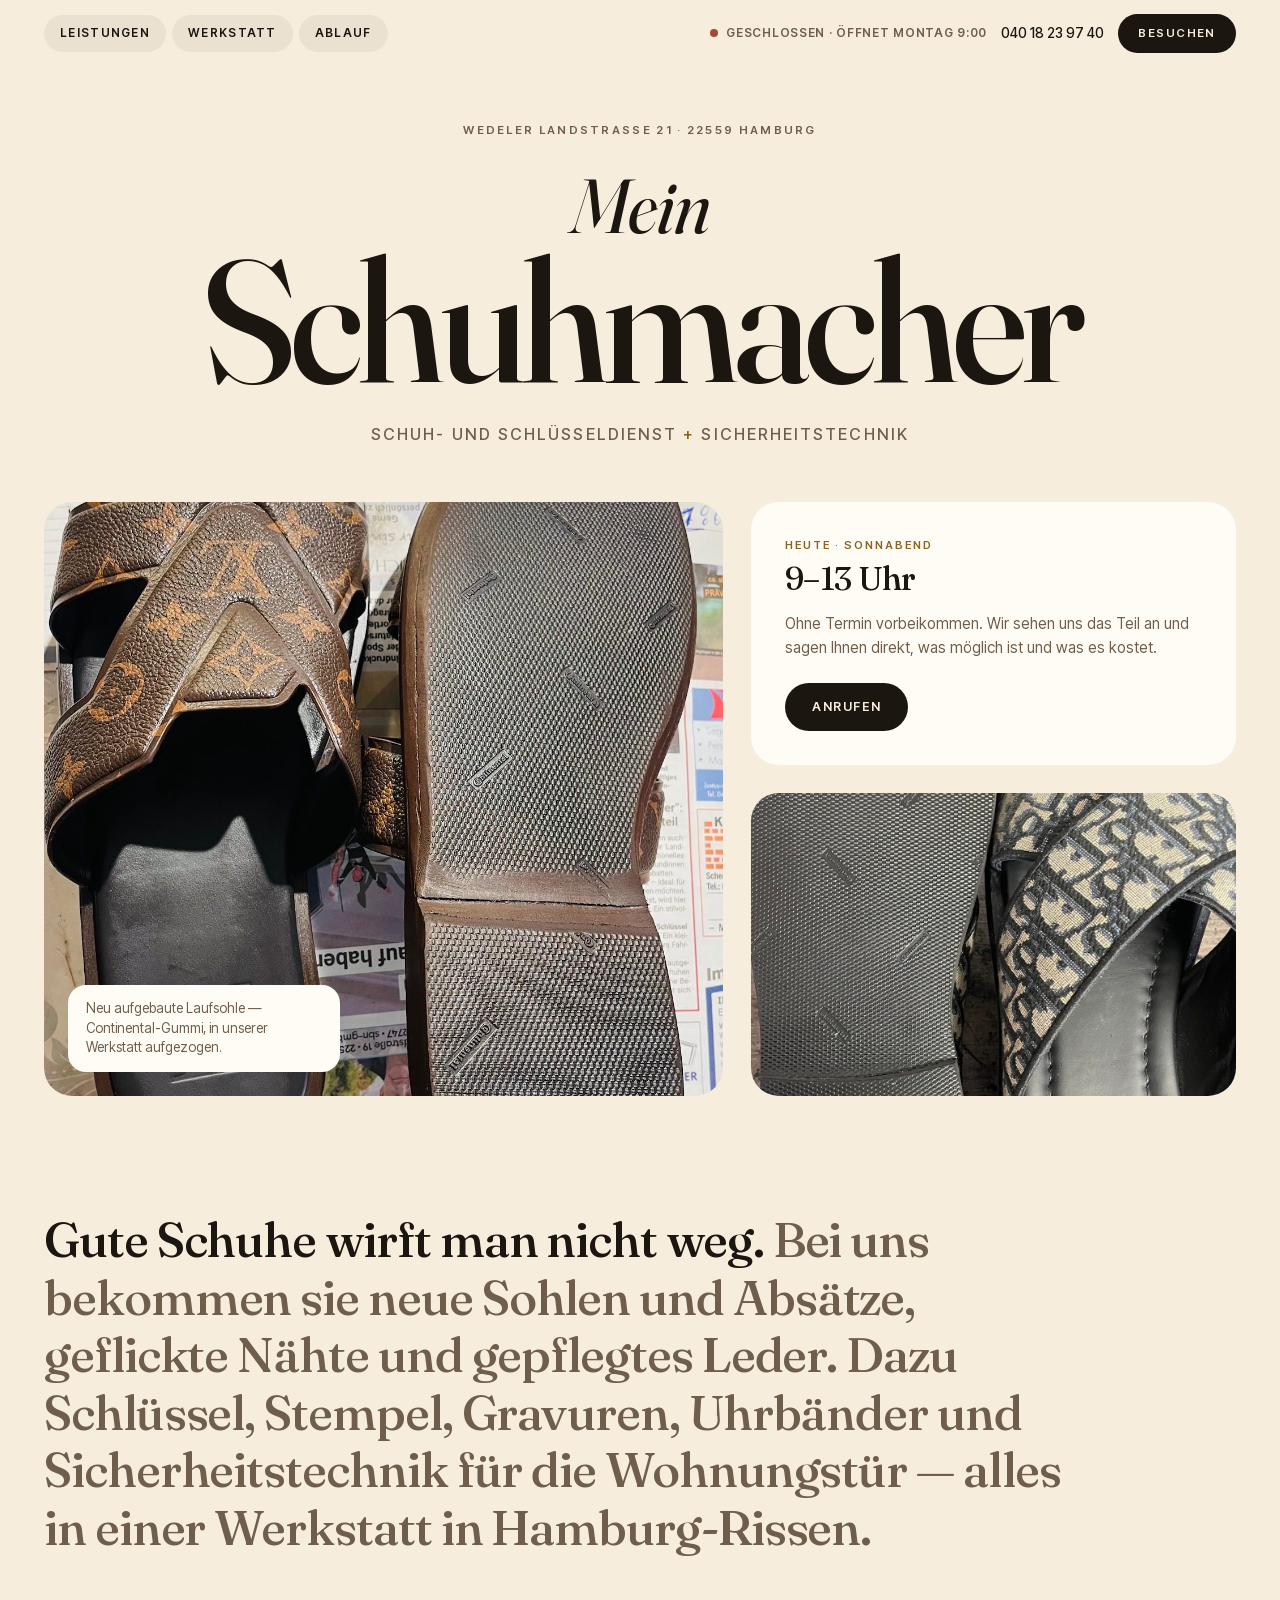
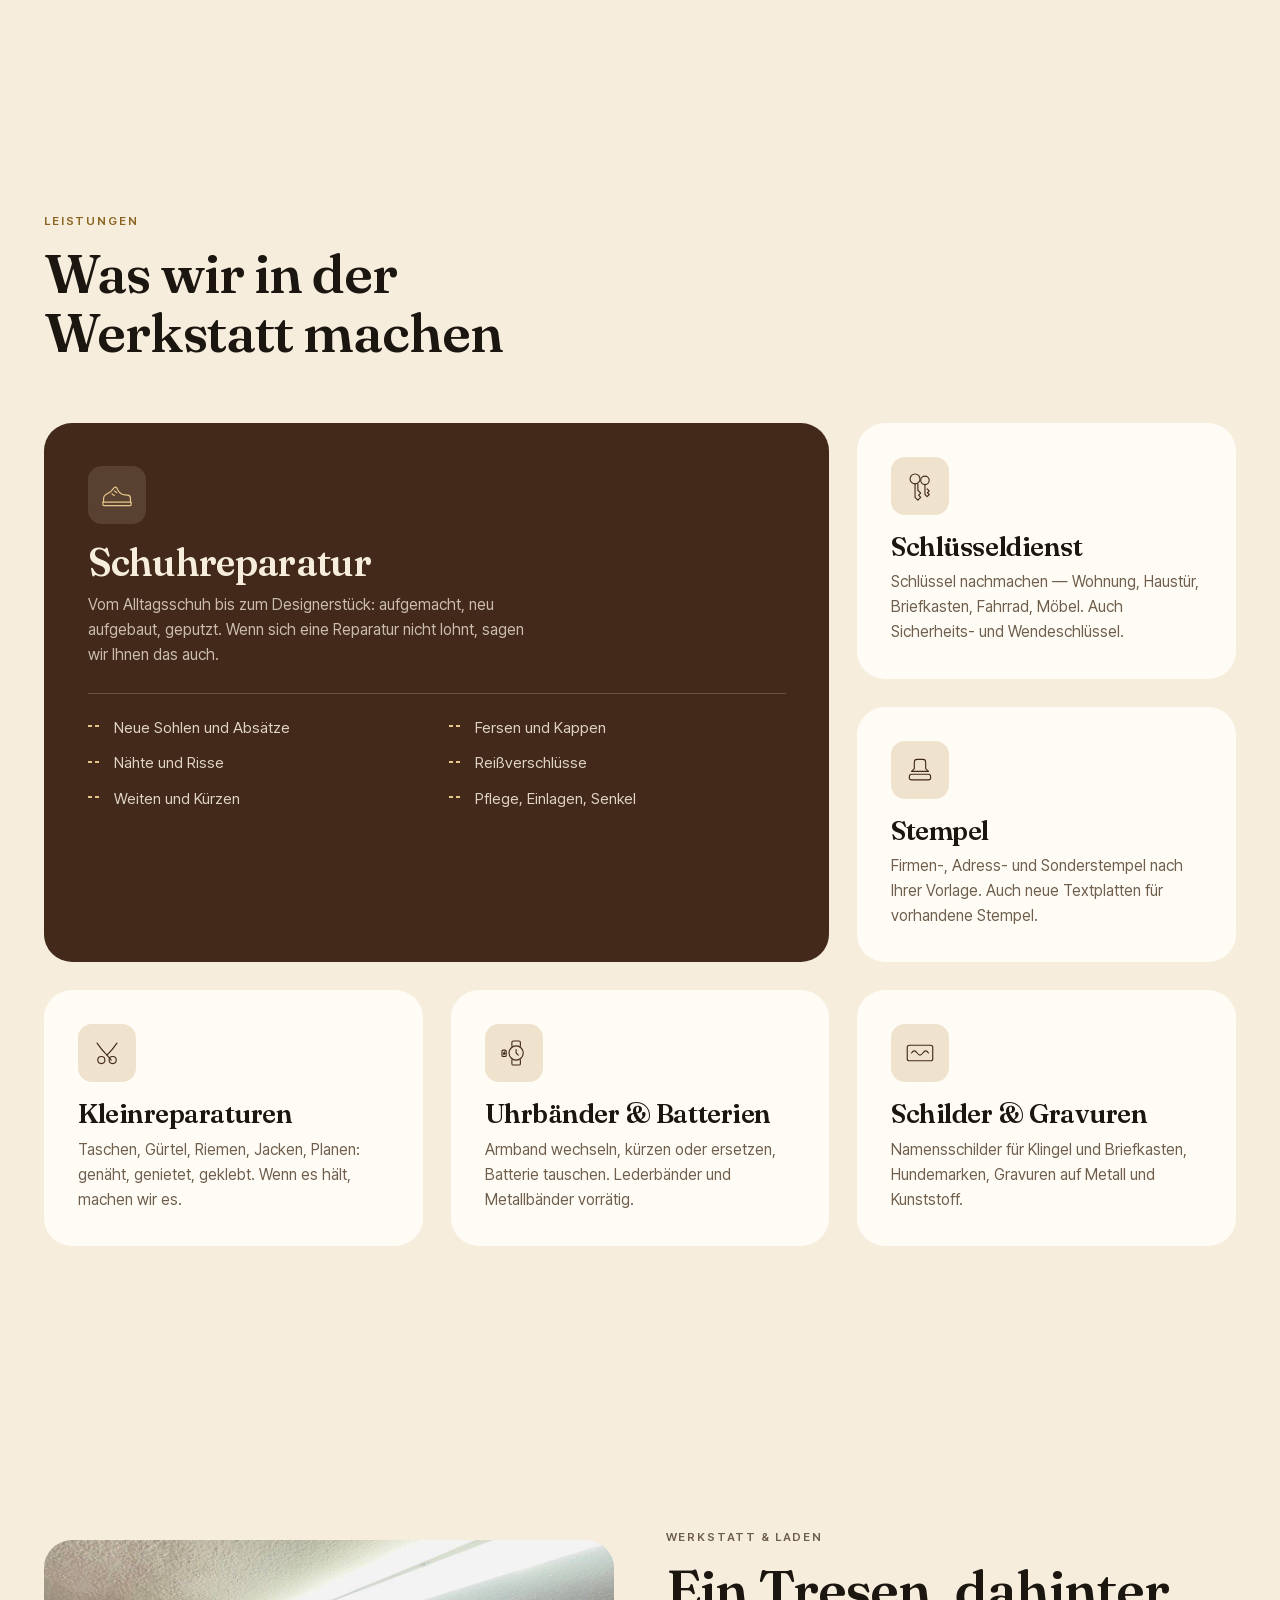
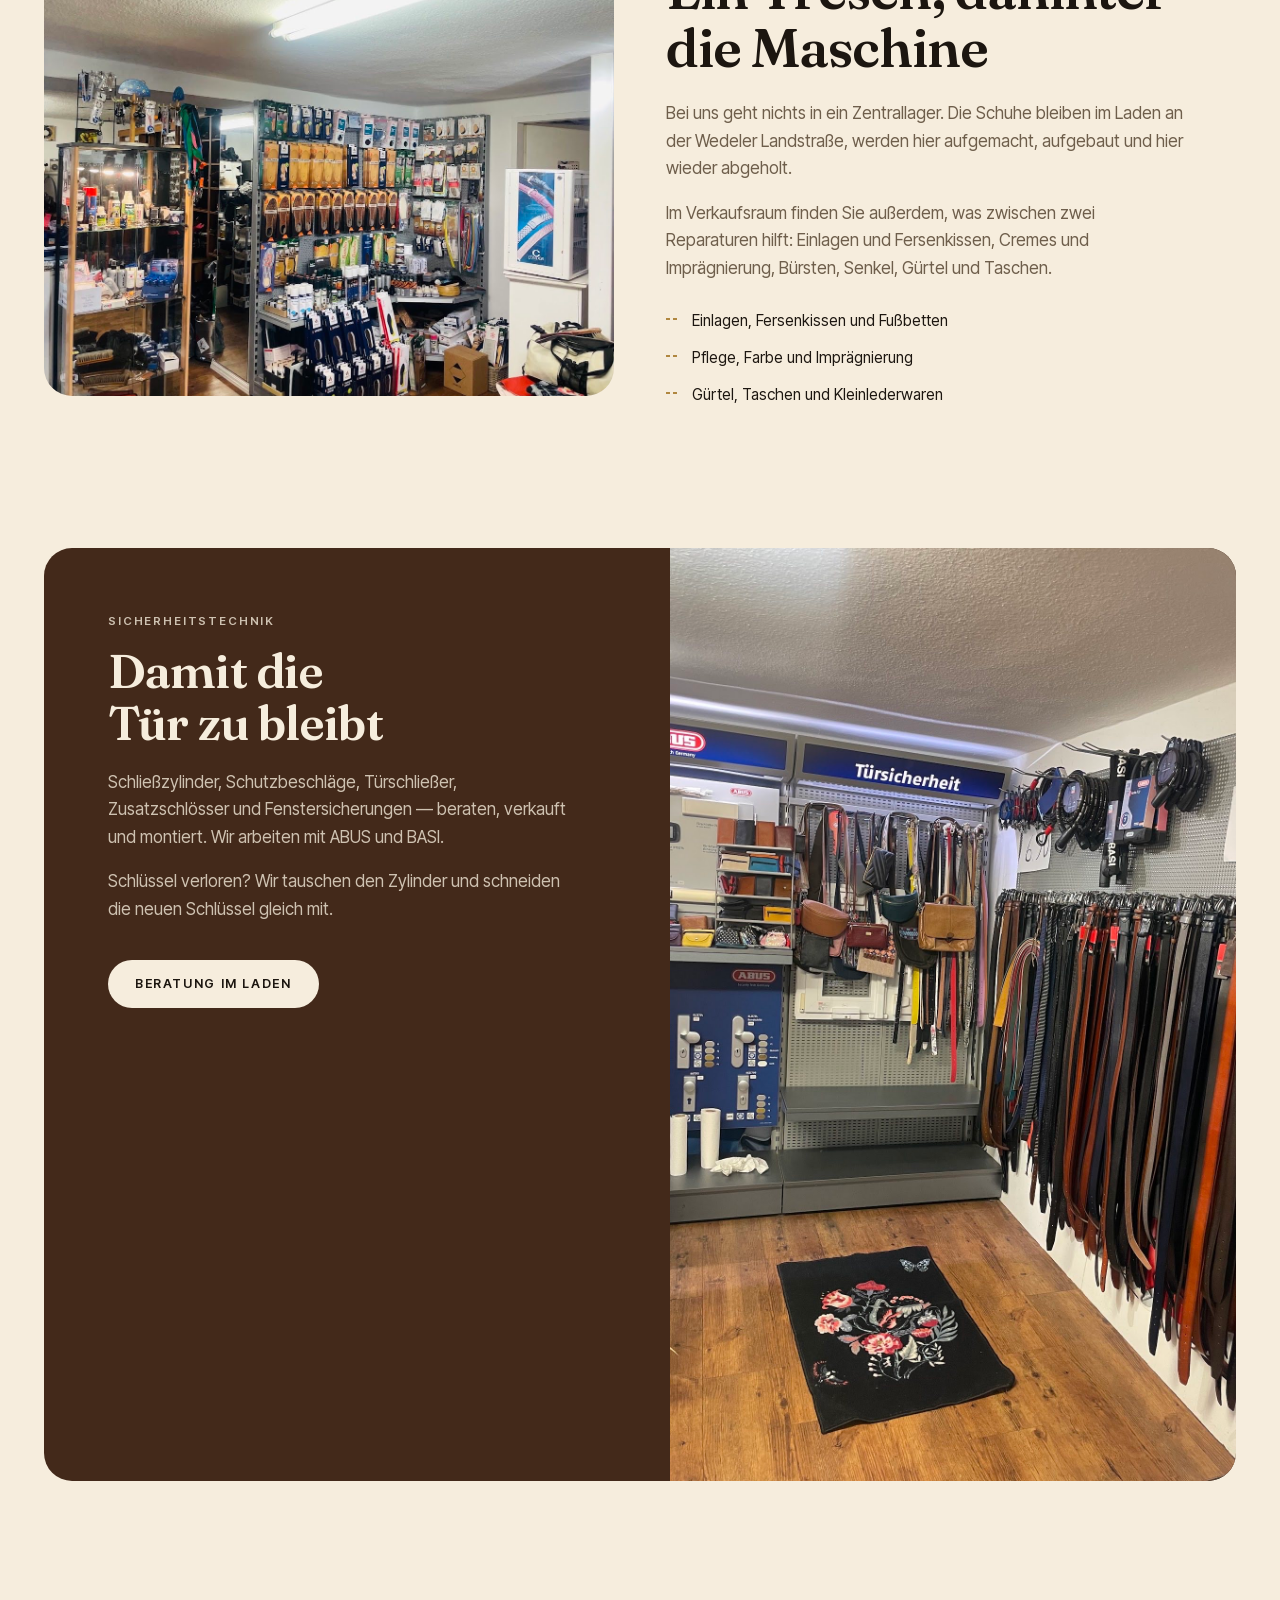
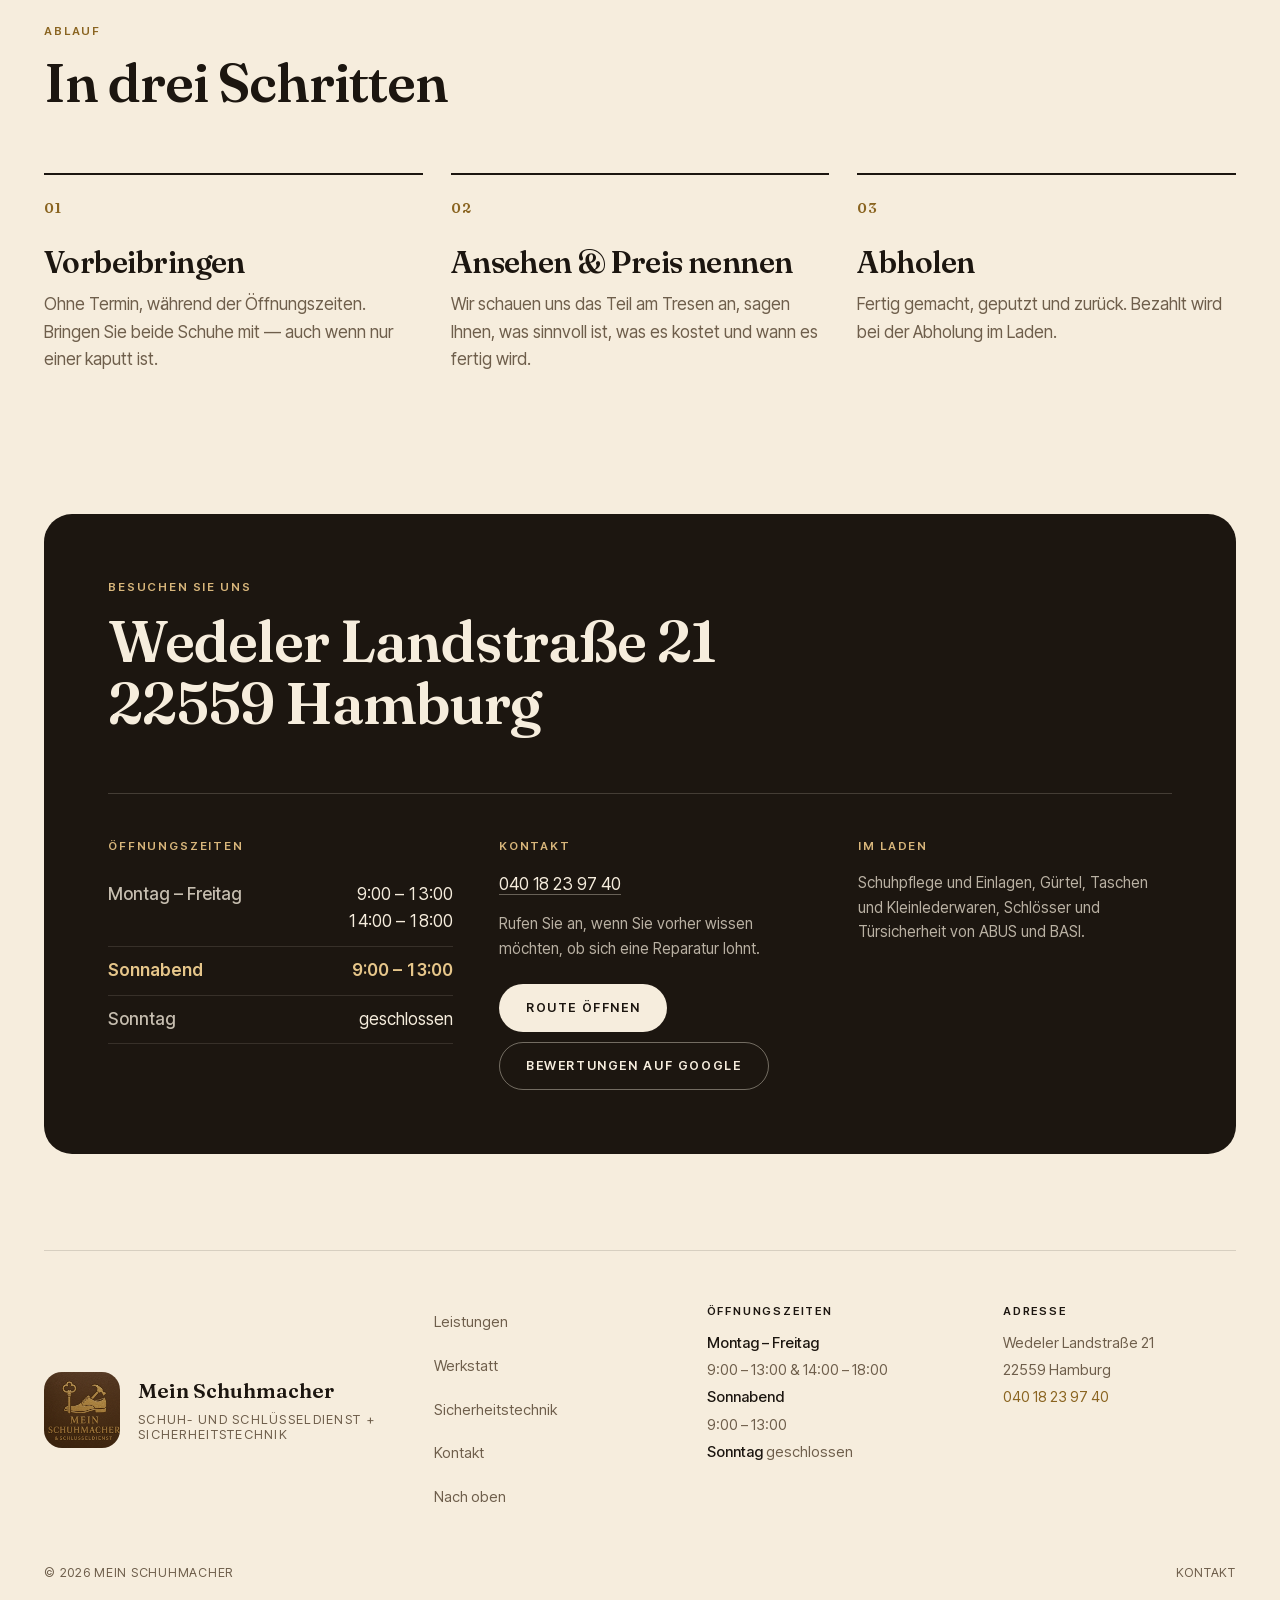
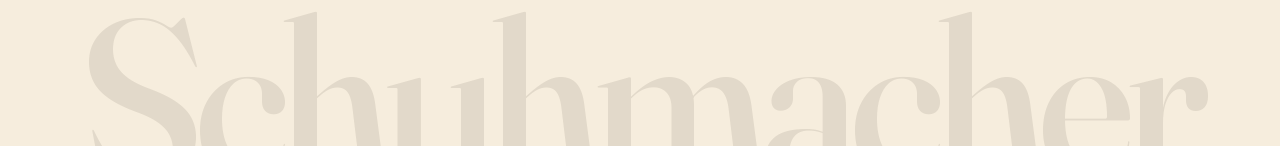
==== commit 59aa7996: "Struktur vereinheitlicht und Seite auf aktuellen Stand gebracht Die hochgeladene Fassung lag bereits" ====
--- a/index.html
+++ b/index.html
@@ -11,9 +11,9 @@
 <meta property="og:title" content="Mein Schuhmacher — Schuh- und Schlüsseldienst in Hamburg">
 <meta property="og:description" content="Schuhreparatur, Schlüsseldienst, Stempel, Gravuren und Türsicherheit. Wedeler Landstraße 21, 22559 Hamburg.">
 <meta property="og:image" content="assets/img/neubesohlung.jpg">
-<link rel="preconnect" href="https://fonts.googleapis.com">
-<link rel="preconnect" href="https://fonts.gstatic.com" crossorigin>
-<link href="https://fonts.googleapis.com/css2?family=Fraunces:opsz,wght@9..144,400;9..144,500;9..144,600;9..144,700&family=Inter+Tight:wght@400;500;600&display=swap" rel="stylesheet">
+<!-- Schriften liegen lokal unter assets/fonts/ — keine Verbindung zu Google. -->
+<link rel="preload" href="assets/fonts/fraunces-latin.woff2" as="font" type="font/woff2" crossorigin>
+<link rel="preload" href="assets/fonts/inter-tight-latin.woff2" as="font" type="font/woff2" crossorigin>
 <link rel="stylesheet" href="assets/css/styles.css">
 <link rel="icon" href="data:image/svg+xml,<svg xmlns='http://www.w3.org/2000/svg' viewBox='0 0 32 32'><rect width='32' height='32' rx='8' fill='%234A2E1C'/><text x='16' y='23' font-family='Georgia,serif' font-size='19' fill='%23C3A05B' text-anchor='middle'>M</text></svg>">
 </head>
--- a/assets/css/styles.css
+++ b/assets/css/styles.css
@@ -2,6 +2,61 @@
    Mein Schuhmacher — Hamburg
    Palette aus Logo (Gold auf Leder) und Ladenschild (Creme/Braun)
    ========================================================= */
+
+/* ---------------------------------------------------------
+   Schriften — lokal eingebunden, keine Verbindung zu Google.
+   Fraunces und Inter Tight stehen unter der SIL Open Font
+   License 1.1 (freie Nutzung, auch kommerziell).
+   --------------------------------------------------------- */
+
+@font-face{
+  font-family:"Fraunces";
+  font-style:normal;
+  font-weight:400 700;
+  font-display:swap;
+  src:url("../fonts/fraunces-latin.woff2") format("woff2");
+  unicode-range:U+0000-00FF,U+0131,U+0152-0153,U+02BB-02BC,U+02C6,U+02DA,U+02DC,
+    U+0304,U+0308,U+0329,U+2000-206F,U+20AC,U+2122,U+2191,U+2193,U+2212,U+2215,U+FEFF,U+FFFD;
+}
+@font-face{
+  font-family:"Fraunces";
+  font-style:normal;
+  font-weight:400 700;
+  font-display:swap;
+  src:url("../fonts/fraunces-latin-ext.woff2") format("woff2");
+  unicode-range:U+0100-02BA,U+02BD-02C5,U+02C7-02CC,U+02CE-02D7,U+02DD-02FF,U+0304,
+    U+0308,U+0329,U+1D00-1DBF,U+1E00-1E9F,U+1EF2-1EFF,U+2020,U+20A0-20AB,U+20AD-20C0,
+    U+2113,U+2C60-2C7F,U+A720-A7FF;
+}
+@font-face{
+  font-family:"Fraunces";
+  font-style:italic;
+  font-weight:400 600;
+  font-display:swap;
+  src:url("../fonts/fraunces-italic-latin.woff2") format("woff2");
+  unicode-range:U+0000-00FF,U+0131,U+0152-0153,U+02BB-02BC,U+02C6,U+02DA,U+02DC,
+    U+0304,U+0308,U+0329,U+2000-206F,U+20AC,U+2122,U+2191,U+2193,U+2212,U+2215,U+FEFF,U+FFFD;
+}
+
+@font-face{
+  font-family:"Inter Tight";
+  font-style:normal;
+  font-weight:400 600;
+  font-display:swap;
+  src:url("../fonts/inter-tight-latin.woff2") format("woff2");
+  unicode-range:U+0000-00FF,U+0131,U+0152-0153,U+02BB-02BC,U+02C6,U+02DA,U+02DC,
+    U+0304,U+0308,U+0329,U+2000-206F,U+20AC,U+2122,U+2191,U+2193,U+2212,U+2215,U+FEFF,U+FFFD;
+}
+@font-face{
+  font-family:"Inter Tight";
+  font-style:normal;
+  font-weight:400 600;
+  font-display:swap;
+  src:url("../fonts/inter-tight-latin-ext.woff2") format("woff2");
+  unicode-range:U+0100-02BA,U+02BD-02C5,U+02C7-02CC,U+02CE-02D7,U+02DD-02FF,U+0304,
+    U+0308,U+0329,U+1D00-1DBF,U+1E00-1E9F,U+1EF2-1EFF,U+2020,U+20A0-20AB,U+20AD-20C0,
+    U+2113,U+2C60-2C7F,U+A720-A7FF;
+}
 
 :root{
   --ink:      #1C1610;
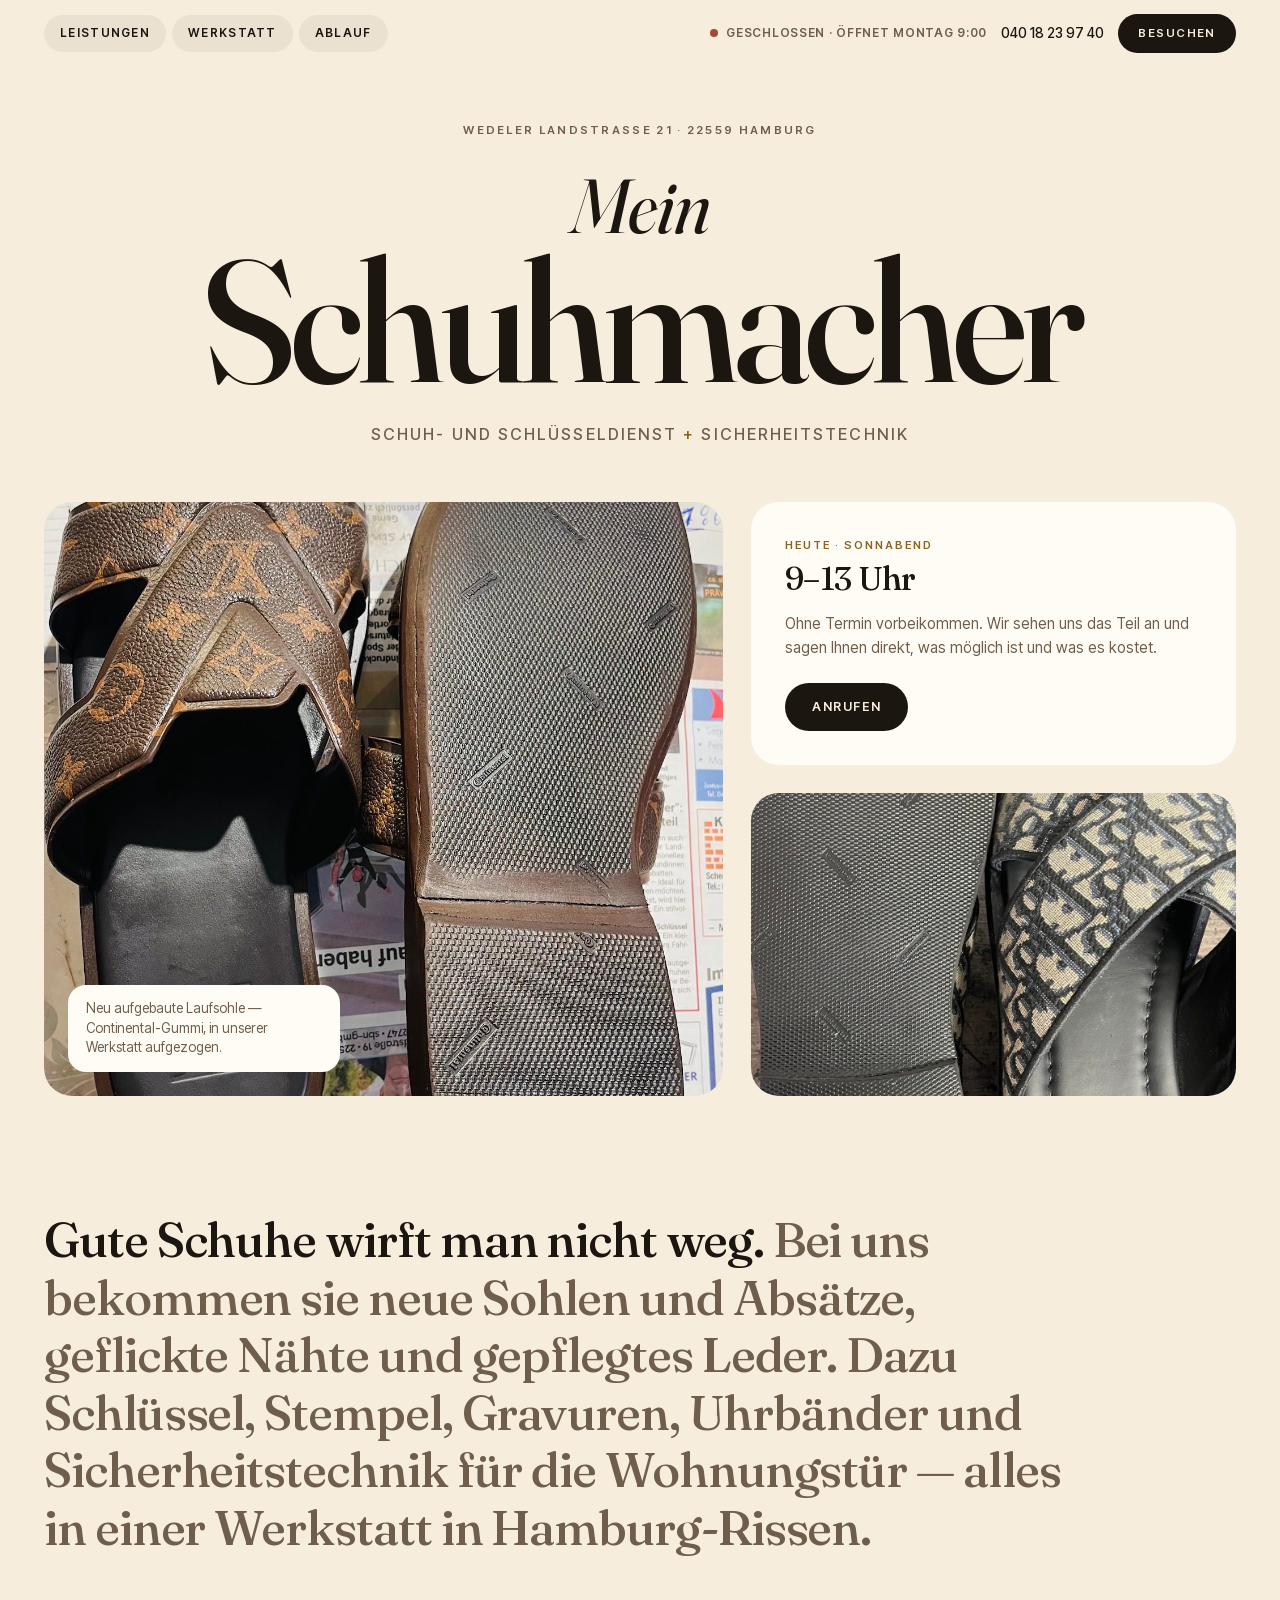
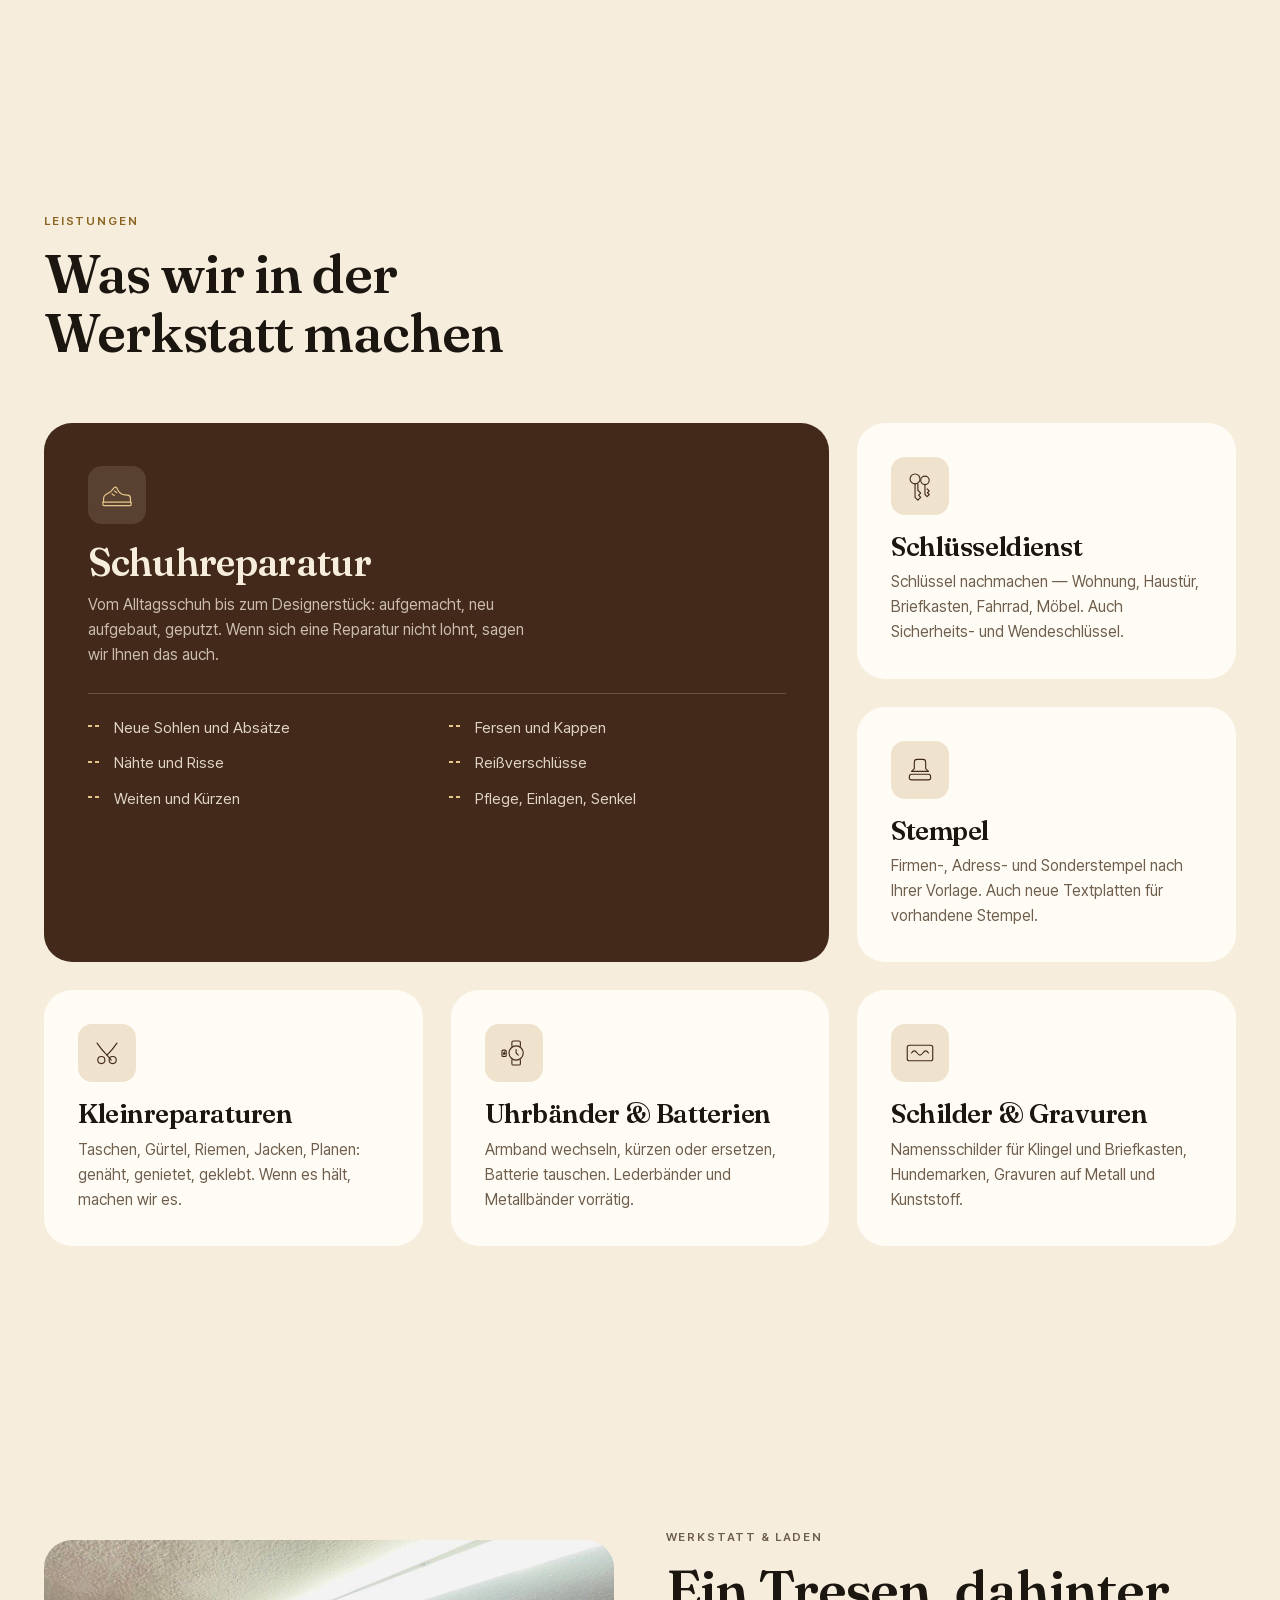
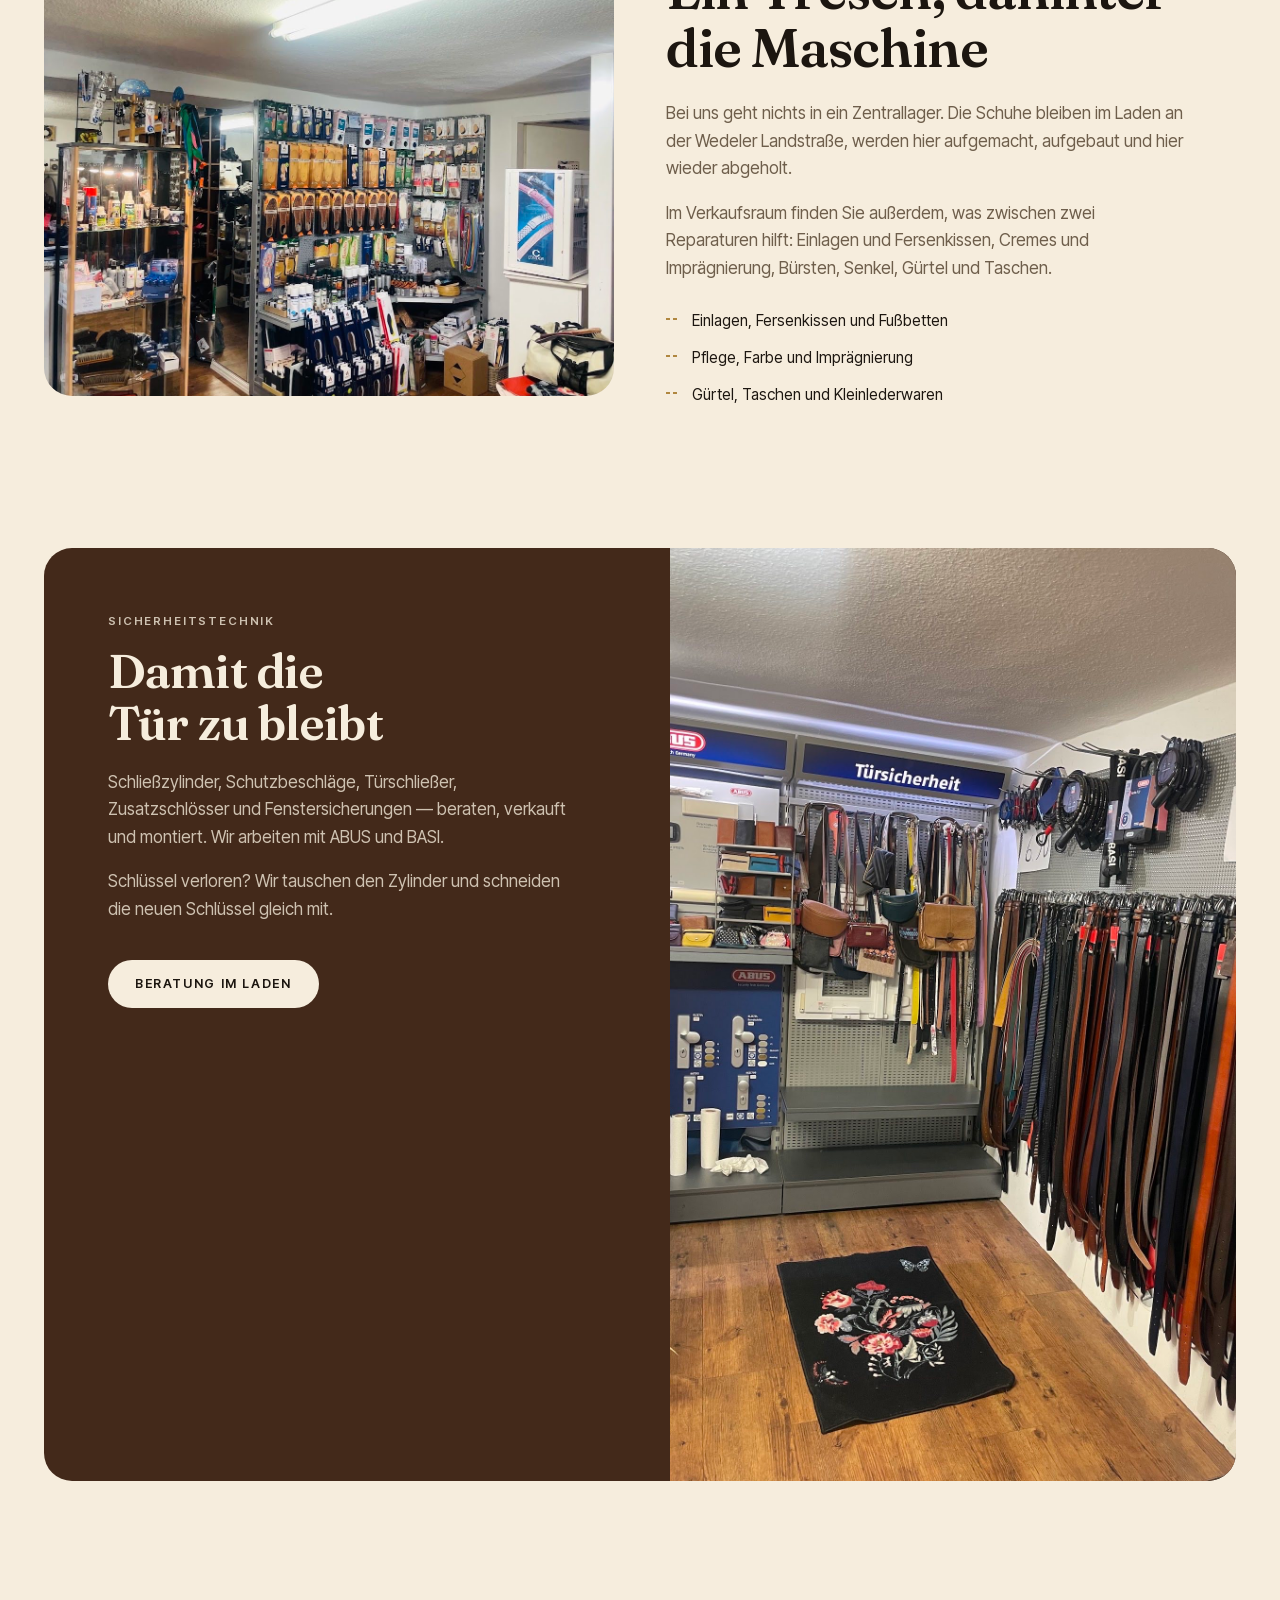
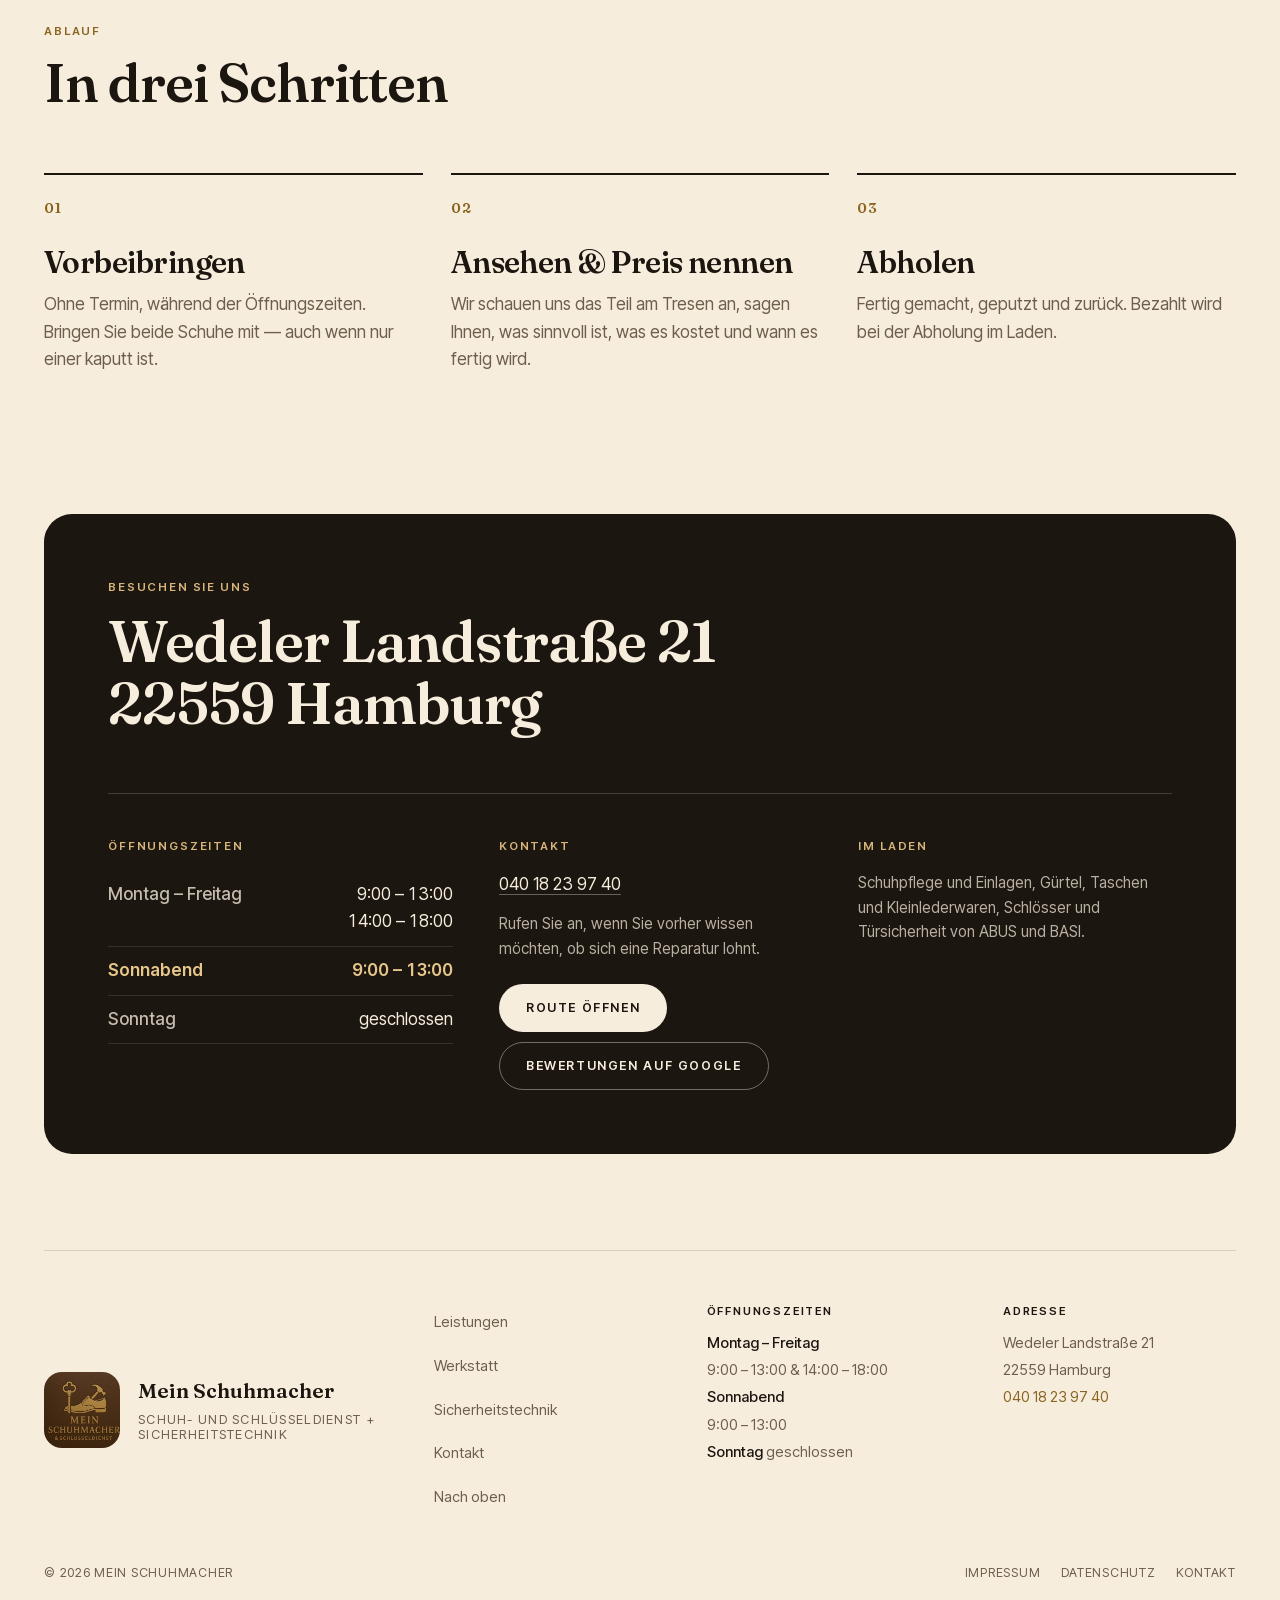
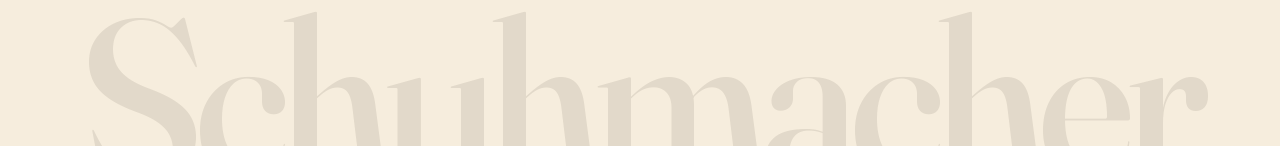
==== commit 04d4d7a7: "Add files via upload" ====
--- a/index.html
+++ b/index.html
@@ -330,10 +330,14 @@
       </p>
     </div>
   </div>
-  <!-- Hinweis: Für den Livebetrieb sind ein Impressum und eine Datenschutzerklärung
-       gesetzlich vorgeschrieben. Dafür bitte impressum.html / datenschutz.html anlegen
-       und hier verlinken. -->
-  <p class="site-footer__legal"><span>© <span data-year>2026</span> Mein Schuhmacher</span> <a href="#kontakt">Kontakt</a></p>
+  <p class="site-footer__legal">
+    <span>© <span data-year>2026</span> Mein Schuhmacher</span>
+    <span class="site-footer__legal-links">
+      <a href="impressum.html">Impressum</a>
+      <a href="datenschutz.html">Datenschutz</a>
+      <a href="#kontakt">Kontakt</a>
+    </span>
+  </p>
   <p class="site-footer__giant" aria-hidden="true">Schuhmacher</p>
 </footer>
 
--- a/assets/css/styles.css
+++ b/assets/css/styles.css
@@ -498,6 +498,28 @@
 .hours tr.is-today th,
 .hours tr.is-today td{ color:#E6C68A; font-weight:600; }
 
+/* ---------- Rechtliche Unterseiten ---------- */
+
+.legal{ min-height:46vh; }
+.legal__title{
+  font-size:clamp(2.4rem,6.5vw,4.2rem);
+  margin-bottom:clamp(26px,4vw,44px);
+}
+.legal__placeholder{
+  margin:0;
+  max-width:52ch;
+  padding:clamp(22px,3vw,34px);
+  border:2px dashed var(--gold);
+  border-radius:var(--r-lg);
+  background:var(--paper);
+  color:var(--gold-ink);
+  font-size:clamp(.92rem,2vw,1.05rem);
+  font-weight:600;
+  letter-spacing:.09em;
+  line-height:1.6;
+  text-transform:uppercase;
+}
+
 /* ---------- Footer ---------- */
 
 .site-footer{ padding:0 var(--pad); max-width:1360px; margin-inline:auto; overflow:hidden; }
@@ -545,6 +567,8 @@
 }
 .site-footer__legal a{ text-decoration:none; }
 .site-footer__legal a:hover{ color:var(--ink); }
+.site-footer__legal a[aria-current="page"]{ color:var(--ink); }
+.site-footer__legal-links{ display:flex; flex-wrap:wrap; gap:8px 20px; }
 
 .site-footer__giant{
   margin:clamp(10px,2vw,24px) 0 -.18em;
@@ -629,3 +653,9 @@
 @media (min-width:1200px){
   .service p{ max-width:44ch; }
 }
+
+/* Auf den Unterseiten fehlt der große Schriftzug im Hero — deshalb bleibt
+   der Namenszug in der Kopfzeile auch auf breiten Bildschirmen sichtbar. */
+@media (min-width:900px){
+  body.page-legal .nav__brand{ display:inline-block; }
+}
